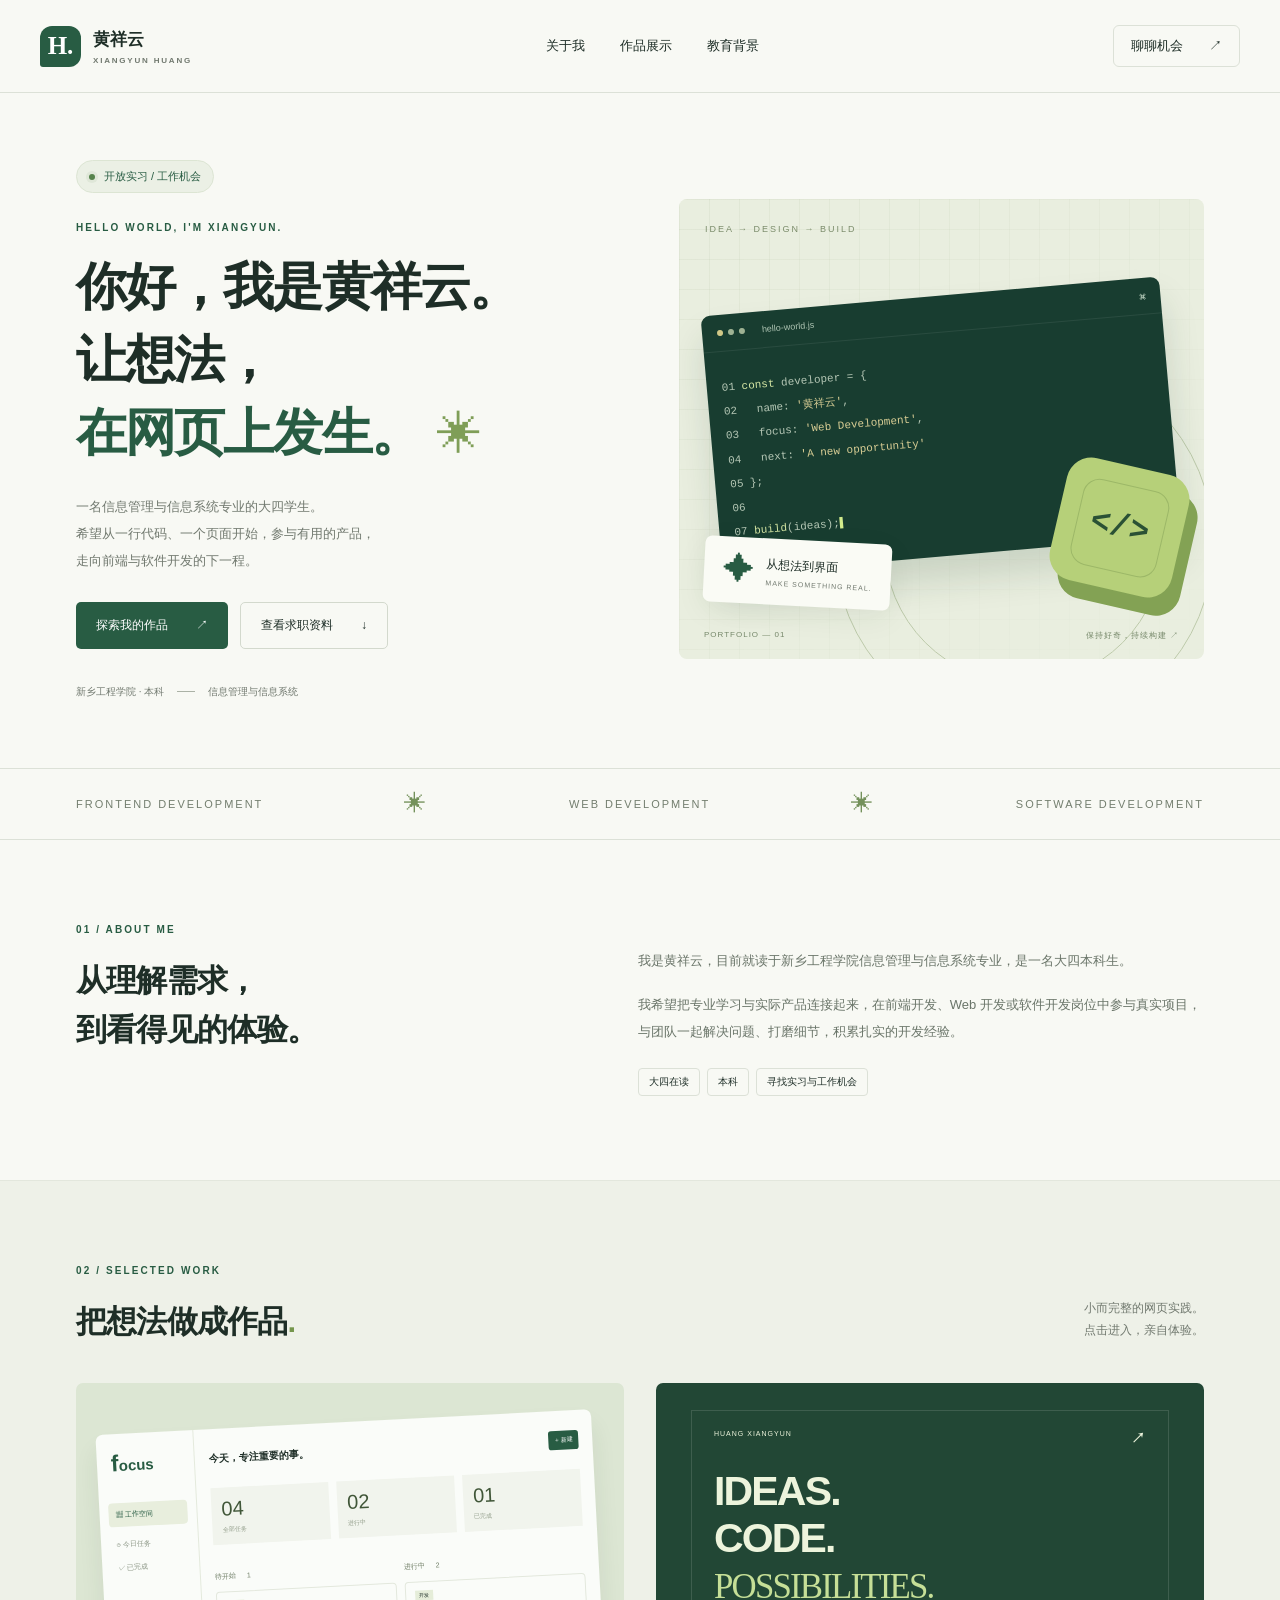
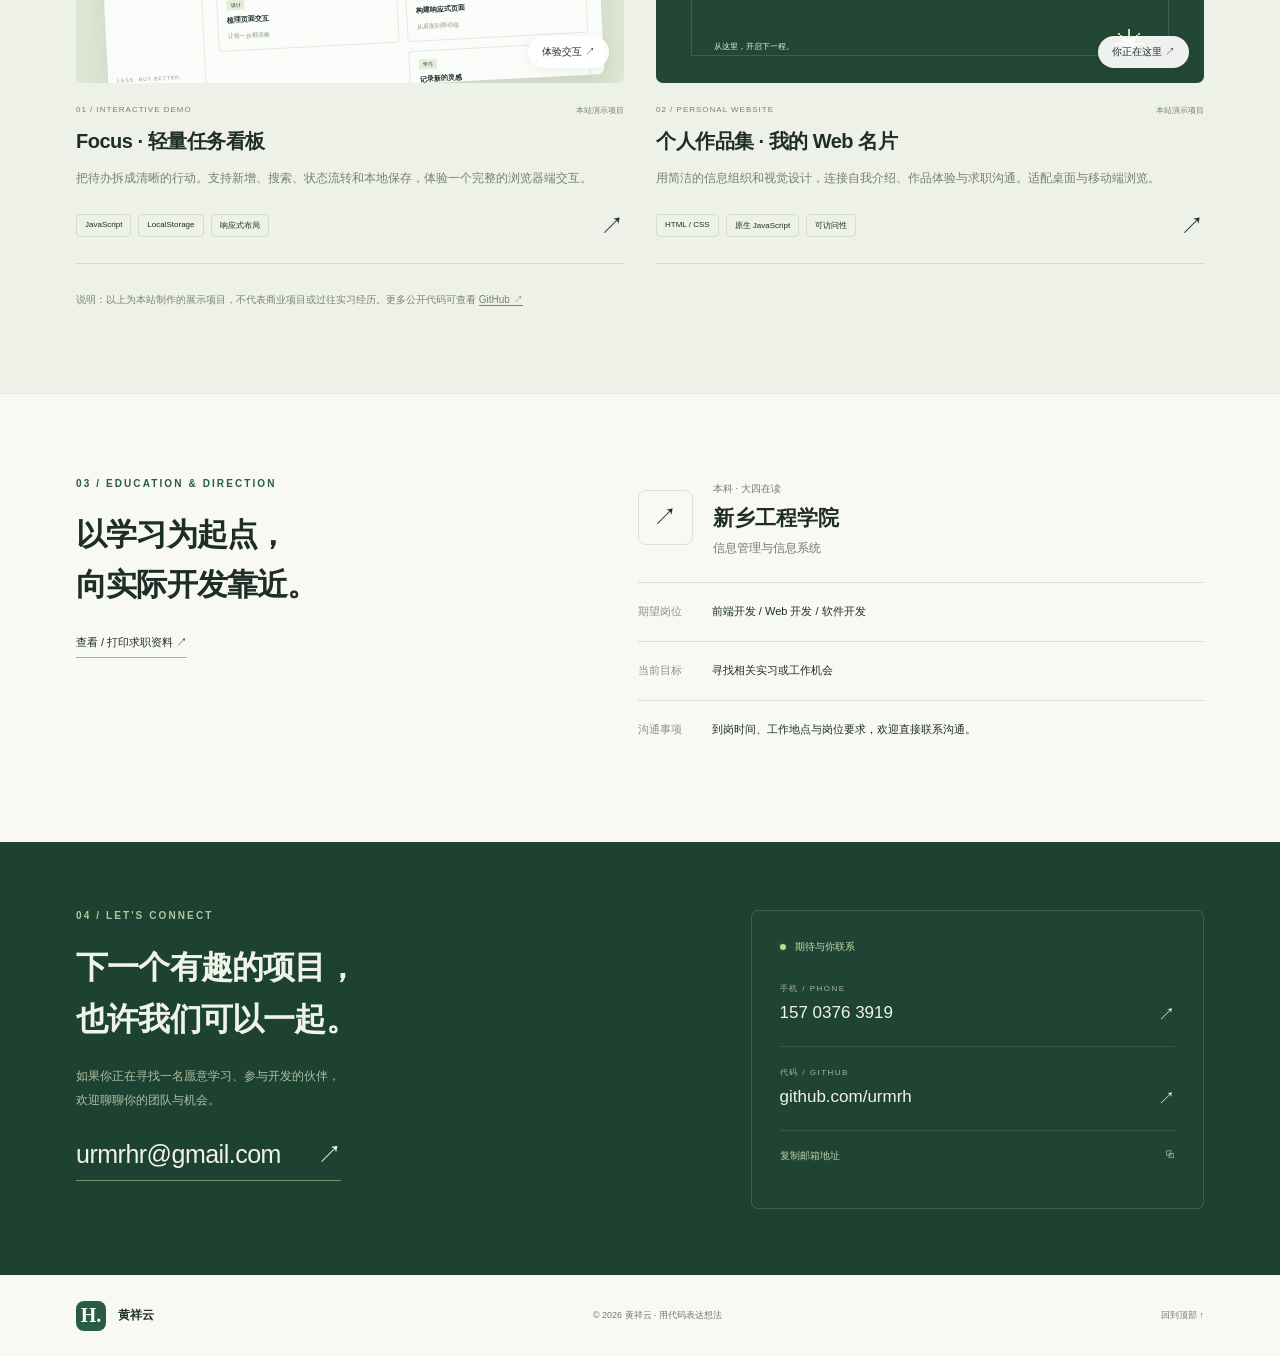
==== index.html @ 5a77b93b "Add files via upload" ====
<!doctype html>
<html lang="zh-CN">
<head>
  <meta charset="utf-8"><meta name="viewport" content="width=device-width,initial-scale=1">
  <meta name="description" content="黄祥云，新乡工程学院信息管理与信息系统专业大四本科生，寻找前端开发、Web 开发与软件开发实习及工作机会。">
  <meta name="theme-color" content="#153f32"><title>黄祥云 · 个人作品集</title>
  <link rel="icon" href="icon.svg" type="image/svg+xml"><link rel="stylesheet" href="styles.css">
</head>
<body>
<a class="skip" href="#main">跳转到主要内容</a>
<header class="header"><a class="brand" href="#home" aria-label="黄祥云 首页"><span class="brand-icon">H.</span><span>黄祥云<span class="brand-en">XIANGYUN HUANG</span></span></a><nav aria-label="主导航"><a href="#about">关于我</a><a href="#work">作品展示</a><a href="#education">教育背景</a></nav><a class="nav-contact" href="#contact">聊聊机会 <span>↗</span></a></header>
<main id="main">
<section class="hero wrap" id="home">
<div class="hero-copy"><div class="availability"><span></span> 开放实习 / 工作机会</div><p class="eyebrow">HELLO WORLD, I'M XIANGYUN.</p><h1>你好，我是黄祥云。<br>让想法，<br><em>在网页上发生。</em><span class="title-dot">✳</span></h1><p class="hero-description">一名信息管理与信息系统专业的大四学生。<br>希望从一行代码、一个页面开始，参与有用的产品，<br class="desktop-break">走向前端与软件开发的下一程。</p><div class="actions"><a class="button primary" href="#work">探索我的作品 <span>↗</span></a><a class="button secondary" href="resume.html" target="_blank" rel="noopener">查看求职资料 <span>↓</span></a></div><div class="hero-foot"><span>新乡工程学院 · 本科</span><span class="small-rule"></span><span>信息管理与信息系统</span></div></div>
<div class="hero-art" role="img" aria-label="由浏览器窗口、代码卡片和绿色几何形状组成的开发主题插画"><div class="art-grid"></div><div class="orbit orbit-one"></div><div class="orbit orbit-two"></div><span class="art-top">IDEA → DESIGN → BUILD</span><div class="window"><div class="window-bar"><i></i><i></i><i></i><span>hello-world.js</span><b>⌘</b></div><div class="code"><span class="line">01 <b>const</b> developer = {</span><span class="line">02 &nbsp; name: <strong>'黄祥云'</strong>,</span><span class="line">03 &nbsp; focus: <strong>'Web Development'</strong>,</span><span class="line">04 &nbsp; next: <strong>'A new opportunity'</strong></span><span class="line">05 };</span><span class="line">06</span><span class="line">07 <b>build</b>(ideas);<span class="caret">▌</span></span></div></div><div class="shape"><div class="shape-inner">&lt;/&gt;</div></div><div class="floating-tag"><span>✦</span><div>从想法到界面<small>MAKE SOMETHING REAL.</small></div></div><div class="art-bottom"><span>PORTFOLIO — 01</span><span>保持好奇，持续构建 ↗</span></div></div>
</section>
<div class="discipline"><div class="wrap"><span>FRONTEND DEVELOPMENT</span><i>✳</i><span>WEB DEVELOPMENT</span><i>✳</i><span>SOFTWARE DEVELOPMENT</span></div></div>
<section id="about" class="section wrap about"><div><p class="eyebrow">01 / ABOUT ME</p><h2>从理解需求，<br>到看得见的体验。</h2></div><div class="about-copy"><p>我是黄祥云，目前就读于新乡工程学院信息管理与信息系统专业，是一名大四本科生。</p><p>我希望把专业学习与实际产品连接起来，在前端开发、Web 开发或软件开发岗位中参与真实项目，与团队一起解决问题、打磨细节，积累扎实的开发经验。</p><div class="about-tags"><span>大四在读</span><span>本科</span><span>寻找实习与工作机会</span></div></div></section>
<section class="work-section" id="work"><div class="wrap section"><div class="section-head"><div><p class="eyebrow">02 / SELECTED WORK</p><h2>把想法做成作品<span class="green-dot">.</span></h2></div><p>小而完整的网页实践。<br>点击进入，亲自体验。</p></div>
<div class="projects"><article class="project"><a class="project-visual task-visual" href="demo.html" aria-label="体验 Focus 任务看板"><div class="mini-app"><div class="mini-side"><b>f<span>ocus</span></b><span class="mini-active">▦ 工作空间</span><span>◷ 今日任务</span><span>✓ 已完成</span><small>LESS, BUT BETTER.</small></div><div class="mini-content"><div class="mini-head"><b>今天，专注重要的事。</b><span>＋ 新建</span></div><div class="mini-stats"><div><b>04</b>全部任务</div><div><b>02</b>进行中</div><div><b>01</b>已完成</div></div><div class="mini-columns"><div><small>待开始 <i>1</i></small><p><em>设计</em><b>梳理页面交互</b><span>让每一步都清晰</span></p></div><div><small>进行中 <i>2</i></small><p><em>开发</em><b>构建响应式页面</b><span>从桌面到移动端</span></p><p><em>学习</em><b>记录新的灵感</b></p></div></div></div></div><span class="visual-link">体验交互 ↗</span></a><div class="project-meta"><span>01 / INTERACTIVE DEMO</span><span>本站演示项目</span></div><h3>Focus · 轻量任务看板</h3><p>把待办拆成清晰的行动。支持新增、搜索、状态流转和本地保存，体验一个完整的浏览器端交互。</p><div class="project-footer"><div class="tags"><span>JavaScript</span><span>LocalStorage</span><span>响应式布局</span></div><a href="demo.html" aria-label="打开 Focus 任务看板">↗</a></div></article>
<article class="project"><a class="project-visual portfolio-visual" href="#home" aria-label="返回本作品集首页"><div class="poster"><span>HUANG XIANGYUN <b>↗</b></span><div>IDEAS.<br>CODE.<br><em>POSSIBILITIES.</em></div><footer>从这里，开启下一程。<span>✳</span></footer></div><span class="visual-link">你正在这里 ↗</span></a><div class="project-meta"><span>02 / PERSONAL WEBSITE</span><span>本站演示项目</span></div><h3>个人作品集 · 我的 Web 名片</h3><p>用简洁的信息组织和视觉设计，连接自我介绍、作品体验与求职沟通。适配桌面与移动端浏览。</p><div class="project-footer"><div class="tags"><span>HTML / CSS</span><span>原生 JavaScript</span><span>可访问性</span></div><a href="#home" aria-label="回到作品集顶部">↗</a></div></article></div><p class="work-note">说明：以上为本站制作的展示项目，不代表商业项目或过往实习经历。更多公开代码可查看 <a href="https://github.com/urmrh" target="_blank" rel="noopener">GitHub ↗</a></p></div></section>
<section class="section wrap education" id="education"><div><p class="eyebrow">03 / EDUCATION & DIRECTION</p><h2>以学习为起点，<br>向实际开发靠近。</h2><a class="text-link" href="resume.html" target="_blank" rel="noopener">查看 / 打印求职资料 ↗</a></div><div class="education-details"><div class="school"><span class="school-icon">↗</span><div><span class="sub-label">本科 · 大四在读</span><h3>新乡工程学院</h3><p>信息管理与信息系统</p></div></div><div class="direction"><span>期望岗位</span><p>前端开发 / Web 开发 / 软件开发</p></div><div class="direction"><span>当前目标</span><p>寻找相关实习或工作机会</p></div><div class="direction"><span>沟通事项</span><p>到岗时间、工作地点与岗位要求，欢迎直接联系沟通。</p></div></div></section>
<section class="contact-section" id="contact"><div class="wrap contact"><div><p class="eyebrow">04 / LET'S CONNECT</p><h2>下一个有趣的项目，<br>也许我们可以一起。</h2><p>如果你正在寻找一名愿意学习、参与开发的伙伴，<br>欢迎聊聊你的团队与机会。</p><a class="contact-mail" href="mailto:urmrhr@gmail.com">urmrhr@gmail.com <span>↗</span></a></div><div class="contact-card"><span class="availability"><span></span> 期待与你联系</span><a href="tel:15703763919"><small>手机 / PHONE</small><strong>157 0376 3919 <span>↗</span></strong></a><a href="https://github.com/urmrh" target="_blank" rel="noopener"><small>代码 / GITHUB</small><strong>github.com/urmrh <span>↗</span></strong></a><button id="copy-email" type="button">复制邮箱地址 <span>⧉</span></button><span id="copy-status" role="status" aria-live="polite"></span></div></div></section>
</main><footer class="footer wrap"><a class="brand" href="#home"><span class="brand-icon">H.</span><span>黄祥云</span></a><p>© <span id="year">2026</span> 黄祥云 · 用代码表达想法</p><a href="#home">回到顶部 ↑</a></footer><script src="script.js" defer></script>
</body></html>
---- styles.css ----
:root{--paper:#f8f9f4;--ink:#1e2e27;--green:#285c43;--muted:#71796f;--line:#dce1d7;--lime:#d3ec8c}*{box-sizing:border-box}html{scroll-behavior:smooth;scroll-padding-top:100px}body{margin:0;background:var(--paper);color:var(--ink);font-family:Inter,"Segoe UI","Microsoft YaHei",Arial,sans-serif;-webkit-font-smoothing:antialiased}a{color:inherit;text-decoration:none}button,input,select{font:inherit}a,button{-webkit-tap-highlight-color:transparent}a:focus-visible,button:focus-visible,input:focus-visible,select:focus-visible{outline:3px solid #659249;outline-offset:5px}button{cursor:pointer}::selection{background:var(--lime);color:var(--ink)}.wrap{max-width:1200px;margin:0 auto;padding-left:36px;padding-right:36px}.header{max-width:1280px;margin:auto;padding:25px 40px;display:flex;align-items:center;justify-content:space-between;border-bottom:1px solid var(--line)}.brand{display:flex;align-items:center;gap:12px;font-size:17px;font-weight:650}.brand-icon{display:grid;place-items:center;width:41px;height:41px;background:var(--green);color:white;border-radius:12px 12px 12px 3px;font:700 25px Georgia,serif}.brand-en{display:block;font-size:8px;letter-spacing:1.8px;margin-top:5px;color:var(--muted)}nav{display:flex;gap:35px;font-size:13px}nav a:hover,.text-link:hover{color:var(--green)}.nav-contact{font-size:13px;border:1px solid var(--line);padding:11px 17px;border-radius:6px}.nav-contact span{margin-left:22px}.hero{display:grid;grid-template-columns:1.08fr 1fr;gap:36px;padding-top:67px;padding-bottom:69px;align-items:center}.availability{display:inline-flex;gap:9px;align-items:center;color:var(--green);background:#ebf0e5;border:1px solid #dce5d3;padding:8px 12px;border-radius:30px;font-size:11px}.availability>span{background:#56834c;width:6px;height:6px;border-radius:50%;box-shadow:0 0 0 3px #56834c15}.eyebrow{font-size:10px;letter-spacing:2.1px;font-weight:650;color:var(--green);margin:0 0 21px}.hero .eyebrow{margin-top:29px;margin-bottom:18px}.hero h1{font-size:clamp(35px,4vw,51px);line-height:1.43;letter-spacing:-1.9px;font-weight:650;margin:0;position:relative}.hero h1 em{font-style:normal;color:var(--green)}.title-dot{display:inline-block;color:#7f9e57;font-size:45px;margin-left:17px;font-weight:400}.hero-description{font-size:13px;line-height:2.1;color:var(--muted);margin:23px 0 27px}.actions{display:flex;gap:12px}.button{padding:14px 20px;display:inline-flex;gap:28px;font-size:12px;border-radius:5px;align-items:center;justify-content:center;transition:transform .2s}.button:hover{transform:translateY(-3px)}.primary{background:var(--green);color:white}.secondary{border:1px solid #d3d9cd}.hero-foot{display:flex;align-items:center;gap:13px;color:var(--muted);font-size:10px;margin-top:36px}.small-rule{width:18px;height:1px;background:#abb2a6}.hero-art{height:460px;border-radius:8px;background:#e9eedf;position:relative;overflow:hidden;isolation:isolate}.art-grid{position:absolute;inset:0;background-image:linear-gradient(#b4c3a32b 1px,transparent 1px),linear-gradient(90deg,#b4c3a32b 1px,transparent 1px);background-size:30px 30px;mask-image:linear-gradient(135deg,black,transparent)}.art-top{position:absolute;top:25px;left:26px;font-size:9px;letter-spacing:2px;color:#7b8c6b}.orbit{position:absolute;border:1px solid #bdcaaa;border-radius:50%;width:380px;height:380px;left:155px;top:155px}.orbit-two{width:280px;height:280px;left:205px;top:205px}.window{position:absolute;top:97px;left:32px;width:calc(100% - 65px);background:#183d30;border-radius:9px;box-shadow:0 23px 35px #15342225;transform:rotate(-5deg);z-index:2}.window-bar{height:37px;border-bottom:1px solid #ffffff13;display:flex;align-items:center;gap:5px;padding:0 15px;color:#aec4b3;font-size:9px}.window-bar i{width:6px;height:6px;background:#9eb293;border-radius:50%}.window-bar i:first-child{background:#d0c887}.window-bar span{margin-left:12px}.window-bar b{margin-left:auto;font-size:14px;font-weight:400}.code{padding:24px 15px 30px;font:11px/2.2 Consolas,monospace;color:#b5c7b5}.line{display:block;white-space:nowrap}.code b{color:#d7e8a5;font-weight:400}.code strong{color:#d9ce95;font-weight:400}.caret{color:var(--lime)}.shape{position:absolute;right:22px;bottom:69px;width:125px;height:125px;background:#b6d079;border-radius:25px;transform:rotate(13deg);box-shadow:12px 16px 0 #83a254;z-index:3;display:grid;place-items:center}.shape-inner{width:88px;height:88px;border:1px solid #617e404d;border-radius:17px;display:grid;place-items:center;font:600 33px Consolas,monospace;color:#2a5135}.floating-tag{position:absolute;left:25px;bottom:53px;display:flex;gap:12px;align-items:center;padding:15px 19px;background:#fafbf5;box-shadow:0 8px 30px #23412410;border-radius:7px;z-index:4;transform:rotate(3deg);font-size:12px}.floating-tag>span{font-size:31px;color:var(--green)}.floating-tag small{display:block;font-size:7px;letter-spacing:1px;color:var(--muted);margin-top:6px}.art-bottom{position:absolute;bottom:18px;left:25px;right:25px;display:flex;justify-content:space-between;font-size:8px;letter-spacing:1px;color:#76886a}.discipline{border-block:1px solid var(--line)}.discipline .wrap{display:flex;justify-content:space-between;align-items:center;padding-top:22px;padding-bottom:22px;font-size:11px;letter-spacing:2px;color:#737e6e}.discipline i{font-size:22px;font-style:normal;color:#74915b}.section{padding-top:84px;padding-bottom:84px}h2{font-size:31px;line-height:1.6;letter-spacing:-.8px;margin:0;font-weight:600}.about{display:grid;grid-template-columns:1fr 1.2fr;gap:90px}.about-copy{padding-top:23px}.about-copy p{font-size:13px;line-height:2.1;color:#6a7569;margin:0 0 17px}.about-tags,.tags{display:flex;flex-wrap:wrap;gap:7px}.about-tags{margin-top:22px}.about-tags span,.tags span{font-size:10px;border:1px solid var(--line);border-radius:4px;padding:6px 10px}.work-section{background:#eef1e8;border-block:1px solid #e3e7dd}.section-head{display:flex;justify-content:space-between;align-items:end;margin-bottom:37px}.section-head>p{font-size:12px;line-height:1.9;color:var(--muted);margin:0 0 4px}.green-dot{color:#75964d}.projects{display:grid;grid-template-columns:1fr 1fr;gap:32px}.project-visual{height:300px;display:block;position:relative;overflow:hidden;border-radius:7px}.task-visual{background:#dce6d3;padding:39px 26px 0}.mini-app{display:flex;height:265px;background:#fafcf9;box-shadow:0 16px 25px #223c2915;border-radius:7px;transform:rotate(-3deg);transition:transform .3s;overflow:hidden}.project-visual:hover .mini-app{transform:rotate(0deg) translateY(-5px)}.mini-side{width:98px;flex-shrink:0;border-right:1px solid #e4eadd;padding:16px 9px;display:flex;flex-direction:column;gap:13px;font-size:7px;color:#8a9584}.mini-side>b{font-size:23px;color:var(--green);margin:0 5px 13px}.mini-side>b>span{font-size:15px}.mini-side>span{padding-left:7px}.mini-active{background:#e8eedd;color:var(--green);padding:7px;border-radius:4px}.mini-side>small{margin-top:auto;font-size:5px;letter-spacing:1px}.mini-content{padding:20px 14px;flex:1;min-width:0}.mini-head{display:flex;justify-content:space-between;align-items:center;font-size:10px;gap:5px}.mini-head>span{background:var(--green);color:white;padding:5px;border-radius:3px;font-size:6px;white-space:nowrap}.mini-stats{display:flex;gap:8px;margin:20px 0}.mini-stats div{background:#f1f4ed;padding:10px;flex:1;color:#939e8b;font-size:6px}.mini-stats b{display:block;font-size:20px;font-weight:500;color:#405638;margin-bottom:5px}.mini-columns{display:grid;grid-template-columns:1fr 1fr;gap:8px}.mini-columns small{font-size:7px;color:#6e7d65}.mini-columns i{font-style:normal;margin-left:9px}.mini-columns p{padding:9px;border:1px solid #e3e8dd;border-radius:4px;margin:9px 0;font-size:7px}.mini-columns em{font-size:5px;font-style:normal;background:#e5edd9;padding:2px 4px}.mini-columns b,.mini-columns p span{display:block;margin-top:7px}.mini-columns p span{color:#909b87;font-size:6px}.visual-link{position:absolute;bottom:15px;right:15px;background:#ffffffeb;border-radius:30px;padding:9px 14px;font-size:10px;box-shadow:0 2px 8px #16342310}.portfolio-visual{background:#224735;padding:27px 35px}.poster{height:100%;border:1px solid #ffffff20;padding:19px 22px;color:#edf4dc}.poster>span{font-size:7px;letter-spacing:1px;display:flex;justify-content:space-between}.poster>span b{font-size:14px}.poster>div{font-size:clamp(26px,3.2vw,43px);line-height:1.14;font-weight:600;letter-spacing:-1.8px;margin:20px 0}.poster em{font-style:normal;color:#c6df97;font-weight:400;font-family:Georgia,serif;font-size:.85em}.poster footer{font-size:8px;display:flex;justify-content:space-between;align-items:center}.poster footer span{font-size:32px;color:#c6df97}.project-meta{display:flex;justify-content:space-between;font-size:8px;color:#768470;letter-spacing:1px;margin:22px 0 12px}.project-meta span+span{letter-spacing:0}.project h3{font-size:20px;letter-spacing:-.5px;margin:0 0 12px;font-weight:600}.project>p{font-size:12px;line-height:1.9;color:#75806e;margin-bottom:20px}.project-footer{display:flex;align-items:center;justify-content:space-between;border-bottom:1px solid #d4ddcb;padding-bottom:21px;gap:8px}.tags span{font-size:8px;padding:5px 8px;border-color:#d3ddca}.project-footer>a{font-size:24px}.work-note{font-size:10px;color:#798371;margin:27px 0 0;line-height:1.8}.work-note a{border-bottom:1px solid}.education{display:grid;grid-template-columns:1fr 1.2fr;gap:90px}.text-link{font-size:11px;display:inline-block;margin-top:26px;border-bottom:1px solid #a7b59b;padding-bottom:7px}.school{display:flex;align-items:center;gap:20px;padding-bottom:25px}.school-icon{font-size:24px;width:55px;height:55px;display:grid;place-items:center;border:1px solid var(--line);border-radius:8px}.sub-label{font-size:10px;color:var(--muted)}.school h3{font-size:21px;font-weight:600;margin:8px 0}.school p{font-size:12px;color:var(--muted);margin:0}.direction{display:flex;gap:30px;border-top:1px solid var(--line);padding:19px 0;font-size:11px;line-height:1.8}.direction>span{color:#8b9384;flex-shrink:0}.direction>p{margin:0}.contact-section{background:#1e4232;color:#f0f4e8}.contact{display:grid;grid-template-columns:1.3fr 1fr;gap:85px;padding-top:68px;padding-bottom:66px}.contact .eyebrow{color:#b1c79e}.contact h2{font-size:32px}.contact p:not(.eyebrow){font-size:12px;line-height:2;color:#aebfa4;margin:19px 0}.contact-mail{font-size:25px;letter-spacing:-.5px;display:inline-flex;align-items:center;gap:36px;border-bottom:1px solid #789067;padding-bottom:9px;margin-top:7px}.contact-card{border:1px solid #ffffff24;padding:25px 28px;border-radius:7px;background:#ffffff03}.contact-card .availability{background:none;border:0;padding:0;color:#c6dbac;font-size:10px;margin-bottom:9px}.contact-card .availability>span{background:#bcda8e}.contact-card>a{display:block;padding:20px 0;border-bottom:1px solid #ffffff1a}.contact-card small{display:block;font-size:8px;letter-spacing:1.5px;color:#a5b79b;margin-bottom:9px}.contact-card strong{font-weight:400;font-size:17px;display:flex;justify-content:space-between;gap:20px}.contact-card button{background:none;border:0;color:#baceac;padding:18px 0 0;display:flex;justify-content:space-between;width:100%;font-size:10px}.contact-card #copy-status{display:block;font-size:10px;margin-top:8px;color:#d7edbd;min-height:12px}.footer{display:flex;justify-content:space-between;align-items:center;padding-top:25px;padding-bottom:25px}.footer .brand{font-size:12px}.footer .brand-icon{width:30px;height:30px;font-size:20px;border-radius:8px}.footer p,.footer>a:last-child{font-size:9px;color:var(--muted)}.skip{position:absolute;top:-100px;left:20px;background:var(--ink);color:white;padding:15px;z-index:99}.skip:focus{top:10px}
@media(min-width:1500px){.hero{padding-top:90px;padding-bottom:90px}.hero-art{height:485px}}
@media(max-width:900px){.wrap{padding-left:25px;padding-right:25px}.header{padding:20px 25px}.hero{gap:25px;padding-top:45px}.hero h1{font-size:35px}.title-dot{font-size:30px;margin-left:8px}.hero-art{height:405px}.window{left:18px;width:calc(100% - 36px);top:85px}.code{font-size:9px;padding-left:10px}.shape{width:100px;height:100px;right:18px;bottom:65px}.shape-inner{width:75px;height:75px;font-size:26px}.floating-tag{left:17px;bottom:48px;padding:12px;font-size:10px}.floating-tag small{font-size:6px}.hero-foot{font-size:9px;flex-wrap:wrap}.discipline .wrap{font-size:8px;letter-spacing:1px}.about,.education{gap:40px}.contact{gap:40px}.contact h2{font-size:27px}.contact-mail{font-size:21px;gap:20px}.project-visual{height:250px}.task-visual{padding:30px 15px 0}.mini-side{width:72px}.mini-content{padding:15px 9px}.mini-head{font-size:8px}.mini-stats div{padding:7px}.portfolio-visual{padding:23px}.poster{padding:14px}.poster>div{font-size:32px;margin:20px 0}.project h3{font-size:18px}.project-footer .tags{gap:4px}.tags span{font-size:7px;padding:4px 5px}}
@media(max-width:640px){html{scroll-padding-top:20px}.wrap{padding-left:22px;padding-right:22px}.header{padding:18px 22px}.brand{font-size:14px}.brand-icon{width:35px;height:35px;font-size:23px}.brand-en{font-size:6px}.header nav{display:none}.nav-contact{font-size:11px;padding:10px 12px}.nav-contact span{margin-left:12px}.hero{grid-template-columns:1fr;padding-top:35px;padding-bottom:35px;gap:33px}.hero h1{font-size:43px;line-height:1.35}.hero .eyebrow{font-size:9px;margin-top:25px}.hero-description{font-size:12px}.hero-foot{font-size:9px;margin-top:25px}.hero-art{height:345px}.window{top:65px;left:27px;width:calc(100% - 54px)}.code{font-size:10px;padding:15px}.shape{bottom:47px;right:25px;width:95px;height:95px}.floating-tag{bottom:40px;left:23px}.art-bottom{font-size:6px;bottom:13px}.art-top{top:20px;font-size:7px}.discipline .wrap{padding-top:16px;padding-bottom:16px;font-size:6px;letter-spacing:.2px;gap:8px}.discipline i{font-size:15px}.section{padding-top:52px;padding-bottom:52px}h2{font-size:27px}.eyebrow{font-size:8px;margin-bottom:17px}.about,.education{grid-template-columns:1fr;gap:20px}.about-copy{padding-top:0}.about-copy p{font-size:12px}.section-head{align-items:start;gap:15px;margin-bottom:26px}.section-head>p{display:none}.projects{grid-template-columns:1fr;gap:36px}.project-visual{height:265px}.task-visual{padding:33px 26px 0}.mini-side{width:90px}.mini-content{padding:18px 13px}.mini-head{font-size:9px}.portfolio-visual{padding:25px 35px}.poster>div{font-size:36px;margin:17px 0}.project h3{font-size:20px}.tags span{font-size:8px;padding:5px 8px}.education-details{padding-top:15px}.contact{grid-template-columns:1fr;gap:30px;padding-top:50px;padding-bottom:40px}.contact h2{font-size:27px}.contact-mail{font-size:23px}.contact-card{padding:22px 25px}.footer{flex-wrap:wrap;gap:15px}.footer p{order:3;width:100%;margin:0;font-size:9px}.footer>a:last-child{margin-left:auto}.work-note{font-size:9px}}
@media(prefers-reduced-motion:reduce){html{scroll-behavior:auto}*,*::before,*::after{transition:none!important;animation:none!important}}

.hero-copy,.hero-art,.project,.about-copy,.education-details,.contact>div{min-width:0}@media(max-width:360px){.actions{gap:8px}.button{padding:12px 14px;gap:12px}.hero h1{font-size:36px}.contact-mail{font-size:20px}.contact-card{padding:20px}.contact-card strong{font-size:15px}.mini-side{width:65px}.mini-content{padding:15px 8px}.mini-stats{gap:4px}.mini-stats div{padding:6px}.mini-head{font-size:7px}.poster>div{font-size:29px}}

@media(max-width:640px){.hero h1{font-size:clamp(30px,9vw,40px)}}
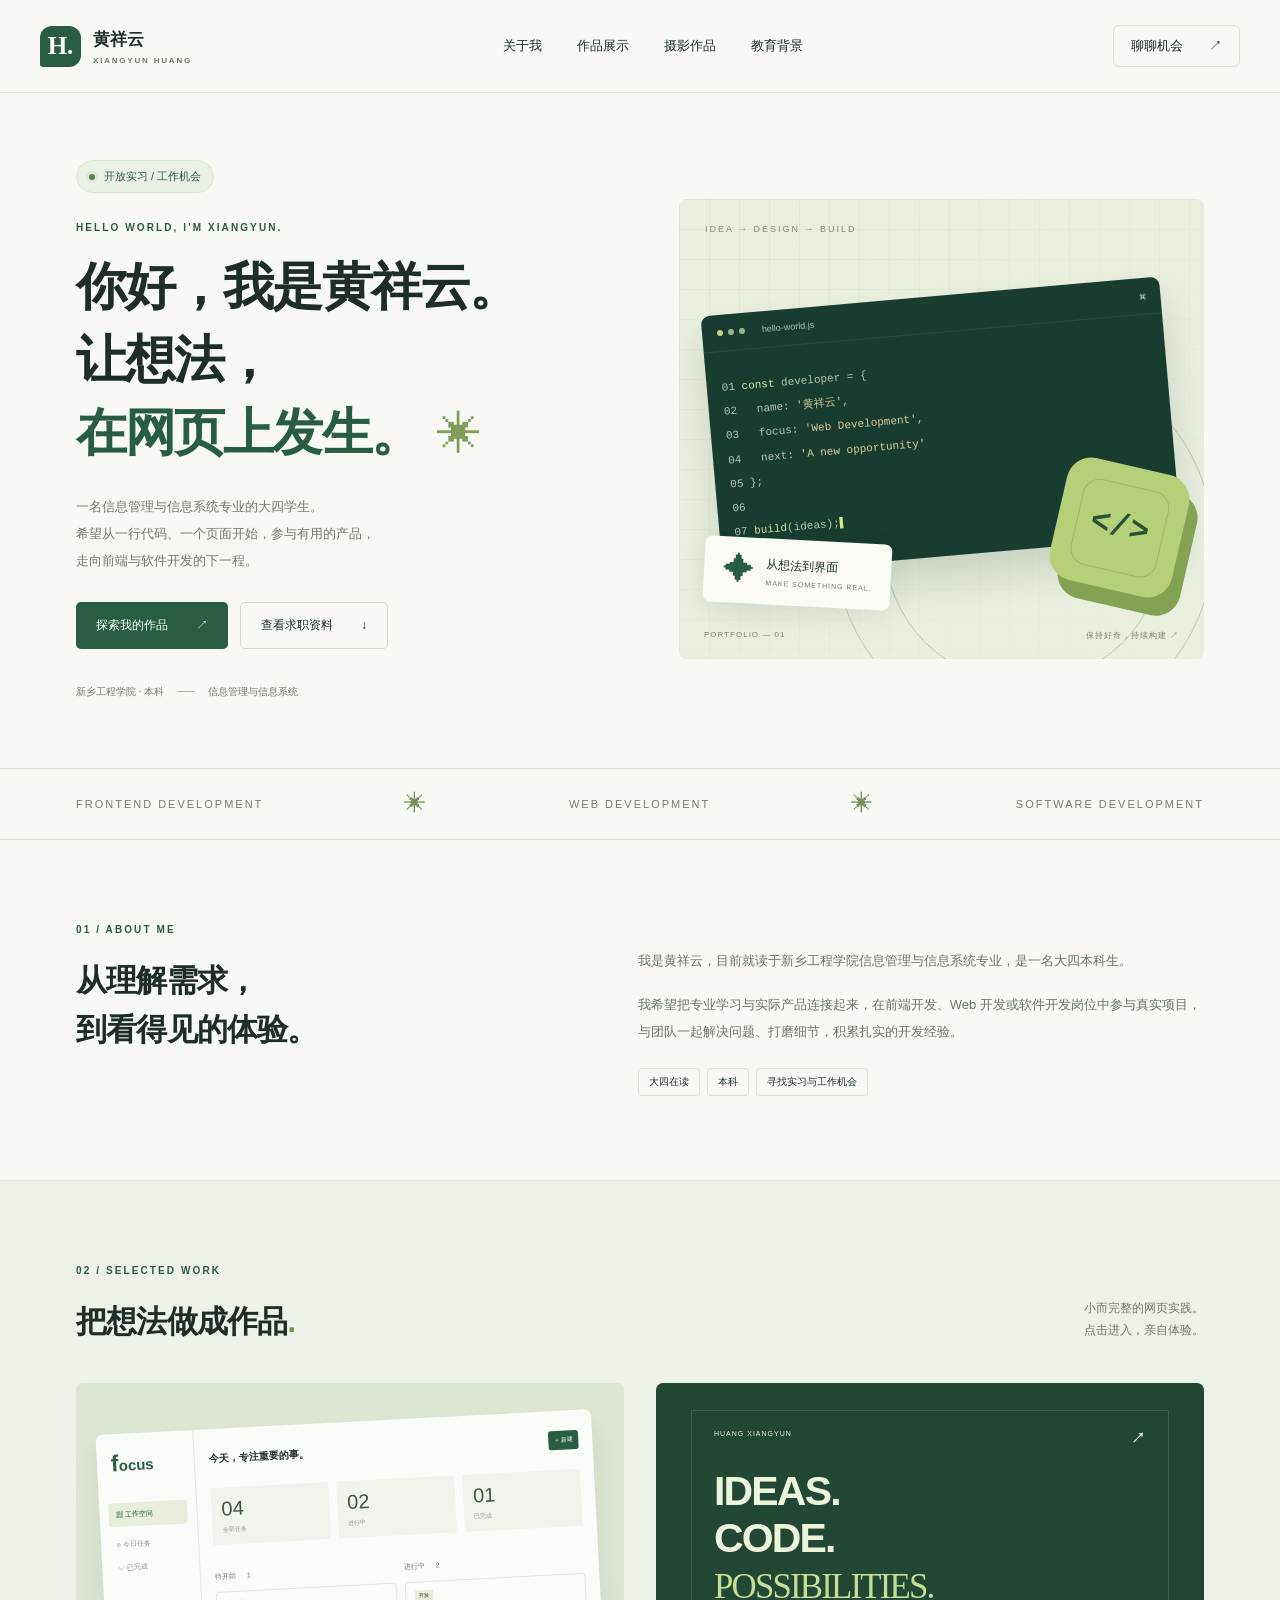
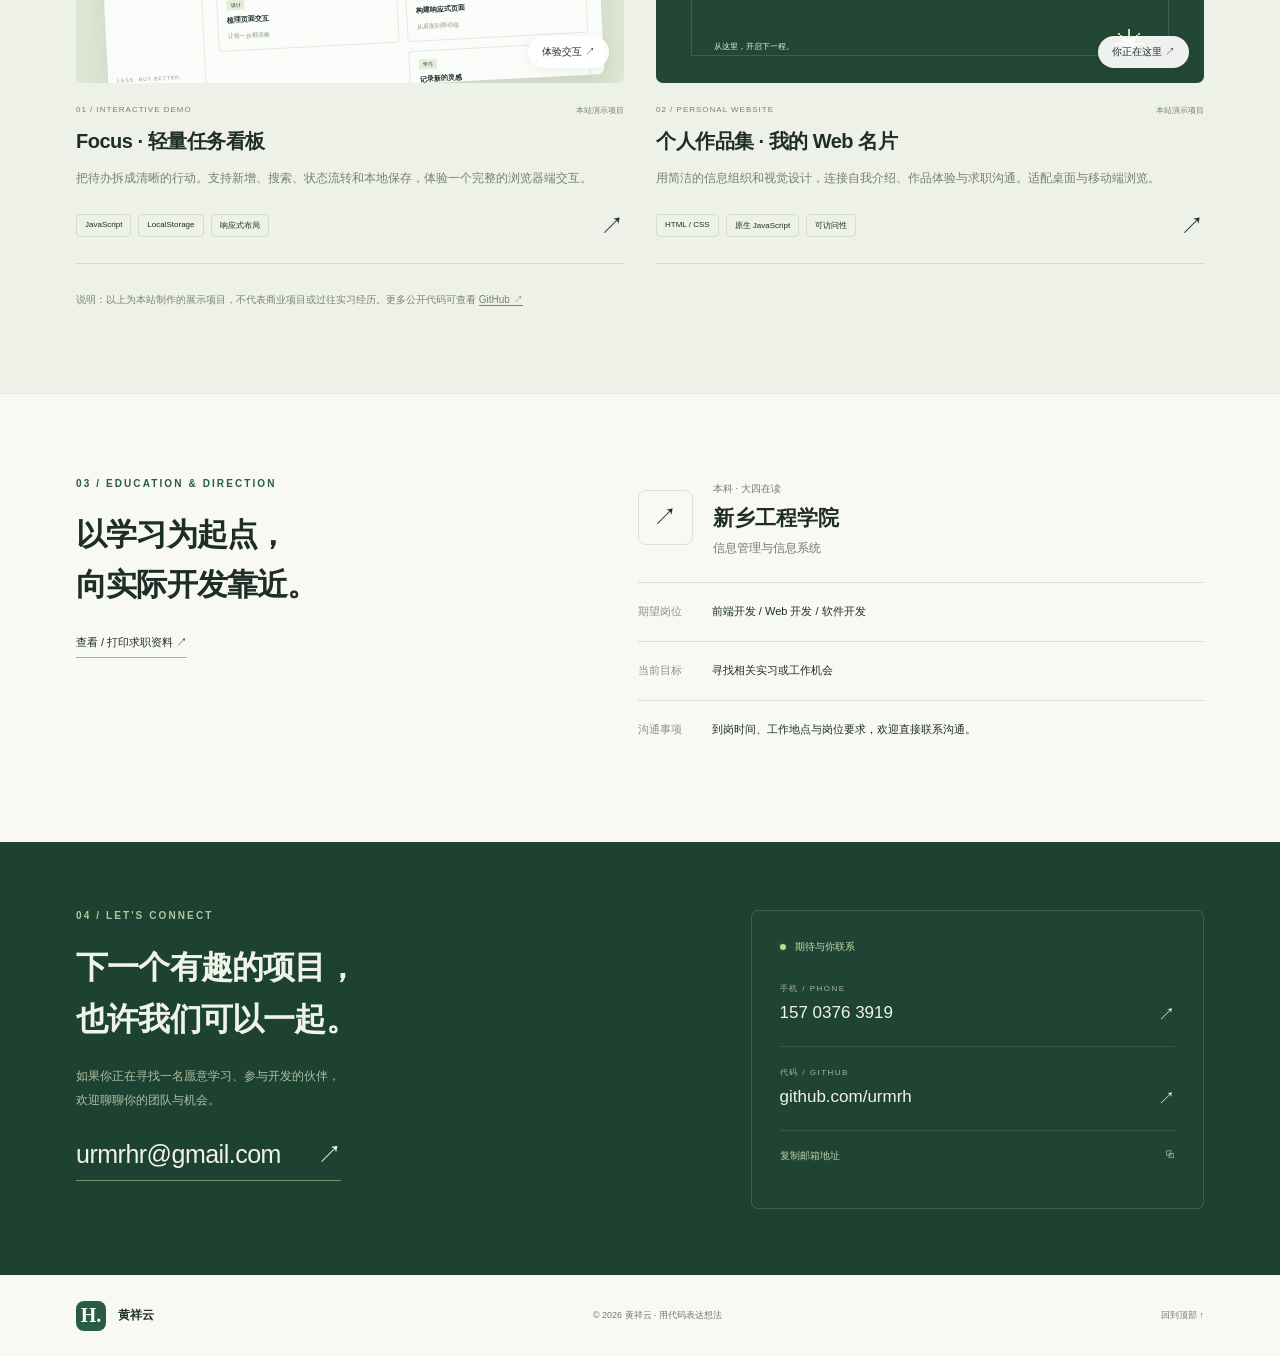
==== commit 02bd1c2f: "Add photography portfolio page" ====
--- a/index.html
+++ b/index.html
@@ -8,7 +8,7 @@
 </head>
 <body>
 <a class="skip" href="#main">跳转到主要内容</a>
-<header class="header"><a class="brand" href="#home" aria-label="黄祥云 首页"><span class="brand-icon">H.</span><span>黄祥云<span class="brand-en">XIANGYUN HUANG</span></span></a><nav aria-label="主导航"><a href="#about">关于我</a><a href="#work">作品展示</a><a href="#education">教育背景</a></nav><a class="nav-contact" href="#contact">聊聊机会 <span>↗</span></a></header>
+<header class="header"><a class="brand" href="#home" aria-label="黄祥云 首页"><span class="brand-icon">H.</span><span>黄祥云<span class="brand-en">XIANGYUN HUANG</span></span></a><nav aria-label="主导航"><a href="#about">关于我</a><a href="#work">作品展示</a><a href="photo/">摄影作品</a><a href="#education">教育背景</a></nav><a class="nav-contact" href="#contact">聊聊机会 <span>↗</span></a></header>
 <main id="main">
 <section class="hero wrap" id="home">
 <div class="hero-copy"><div class="availability"><span></span> 开放实习 / 工作机会</div><p class="eyebrow">HELLO WORLD, I'M XIANGYUN.</p><h1>你好，我是黄祥云。<br>让想法，<br><em>在网页上发生。</em><span class="title-dot">✳</span></h1><p class="hero-description">一名信息管理与信息系统专业的大四学生。<br>希望从一行代码、一个页面开始，参与有用的产品，<br class="desktop-break">走向前端与软件开发的下一程。</p><div class="actions"><a class="button primary" href="#work">探索我的作品 <span>↗</span></a><a class="button secondary" href="resume.html" target="_blank" rel="noopener">查看求职资料 <span>↓</span></a></div><div class="hero-foot"><span>新乡工程学院 · 本科</span><span class="small-rule"></span><span>信息管理与信息系统</span></div></div>
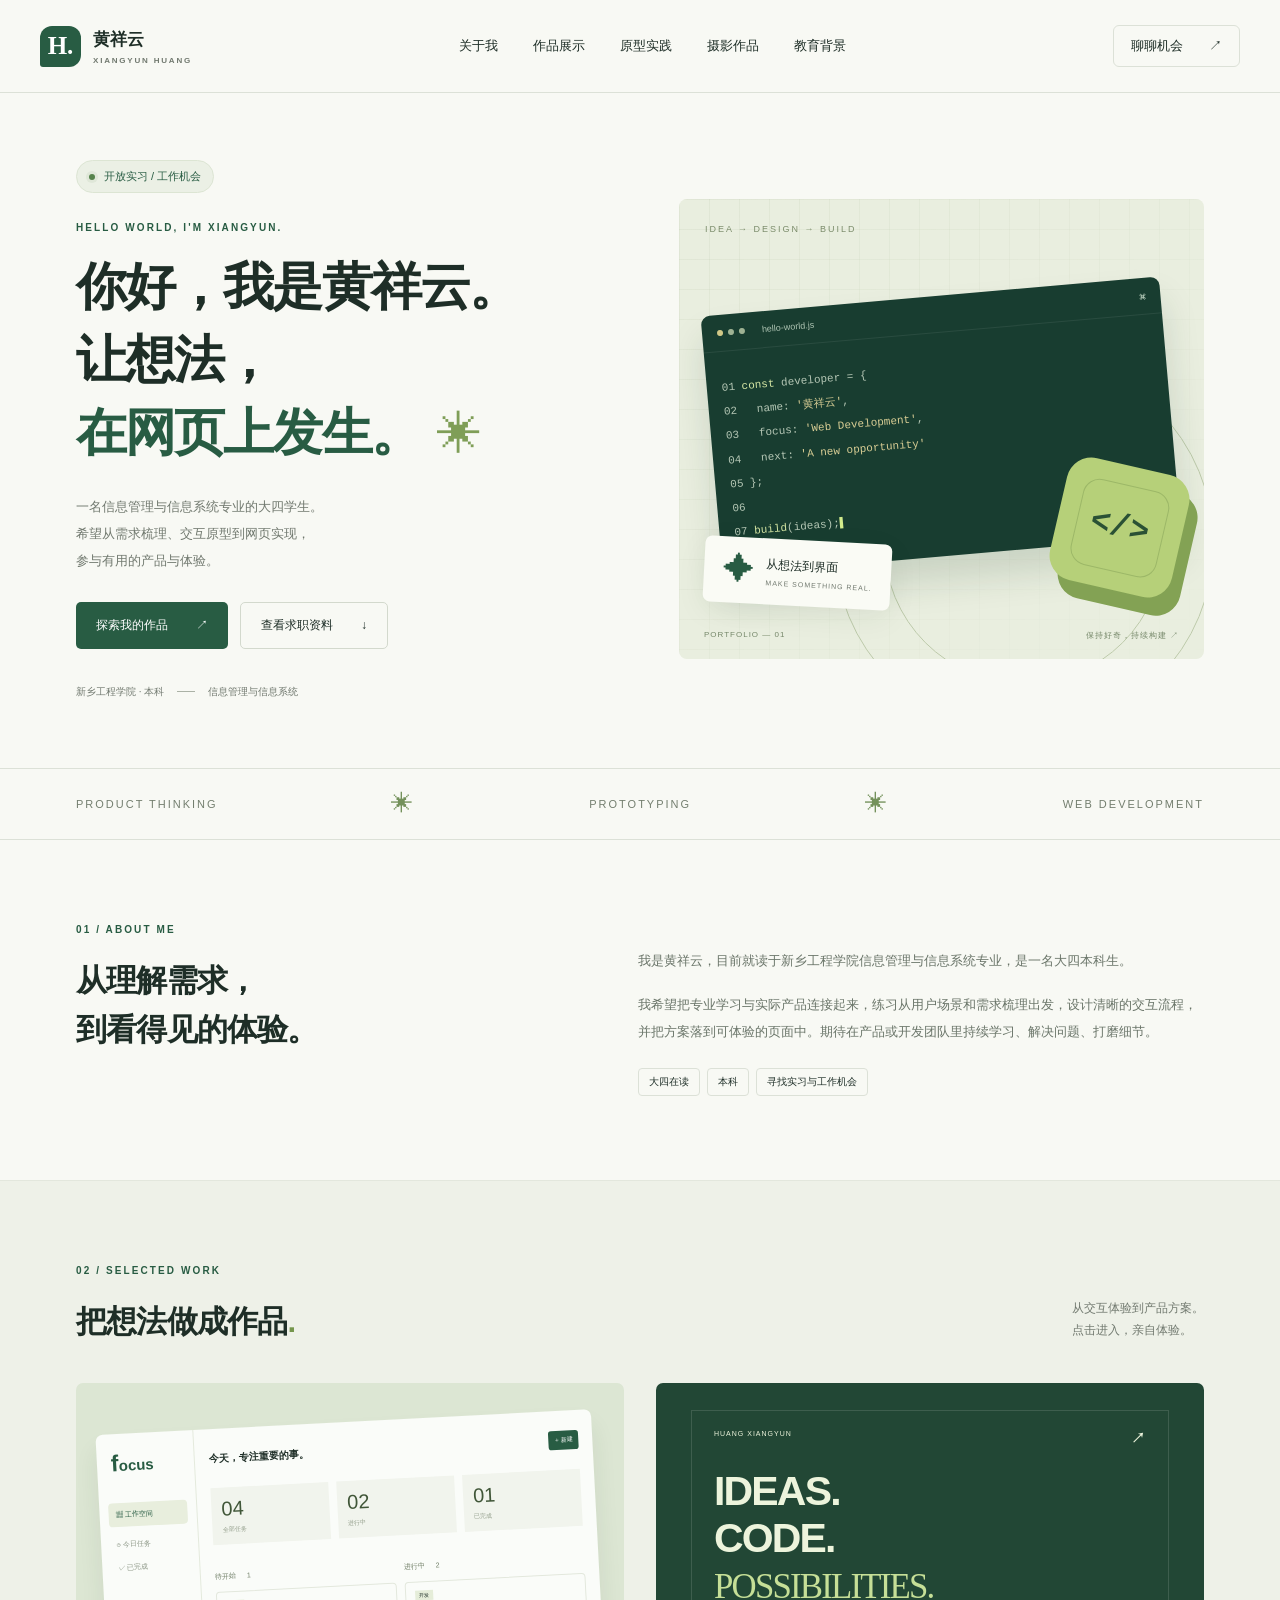
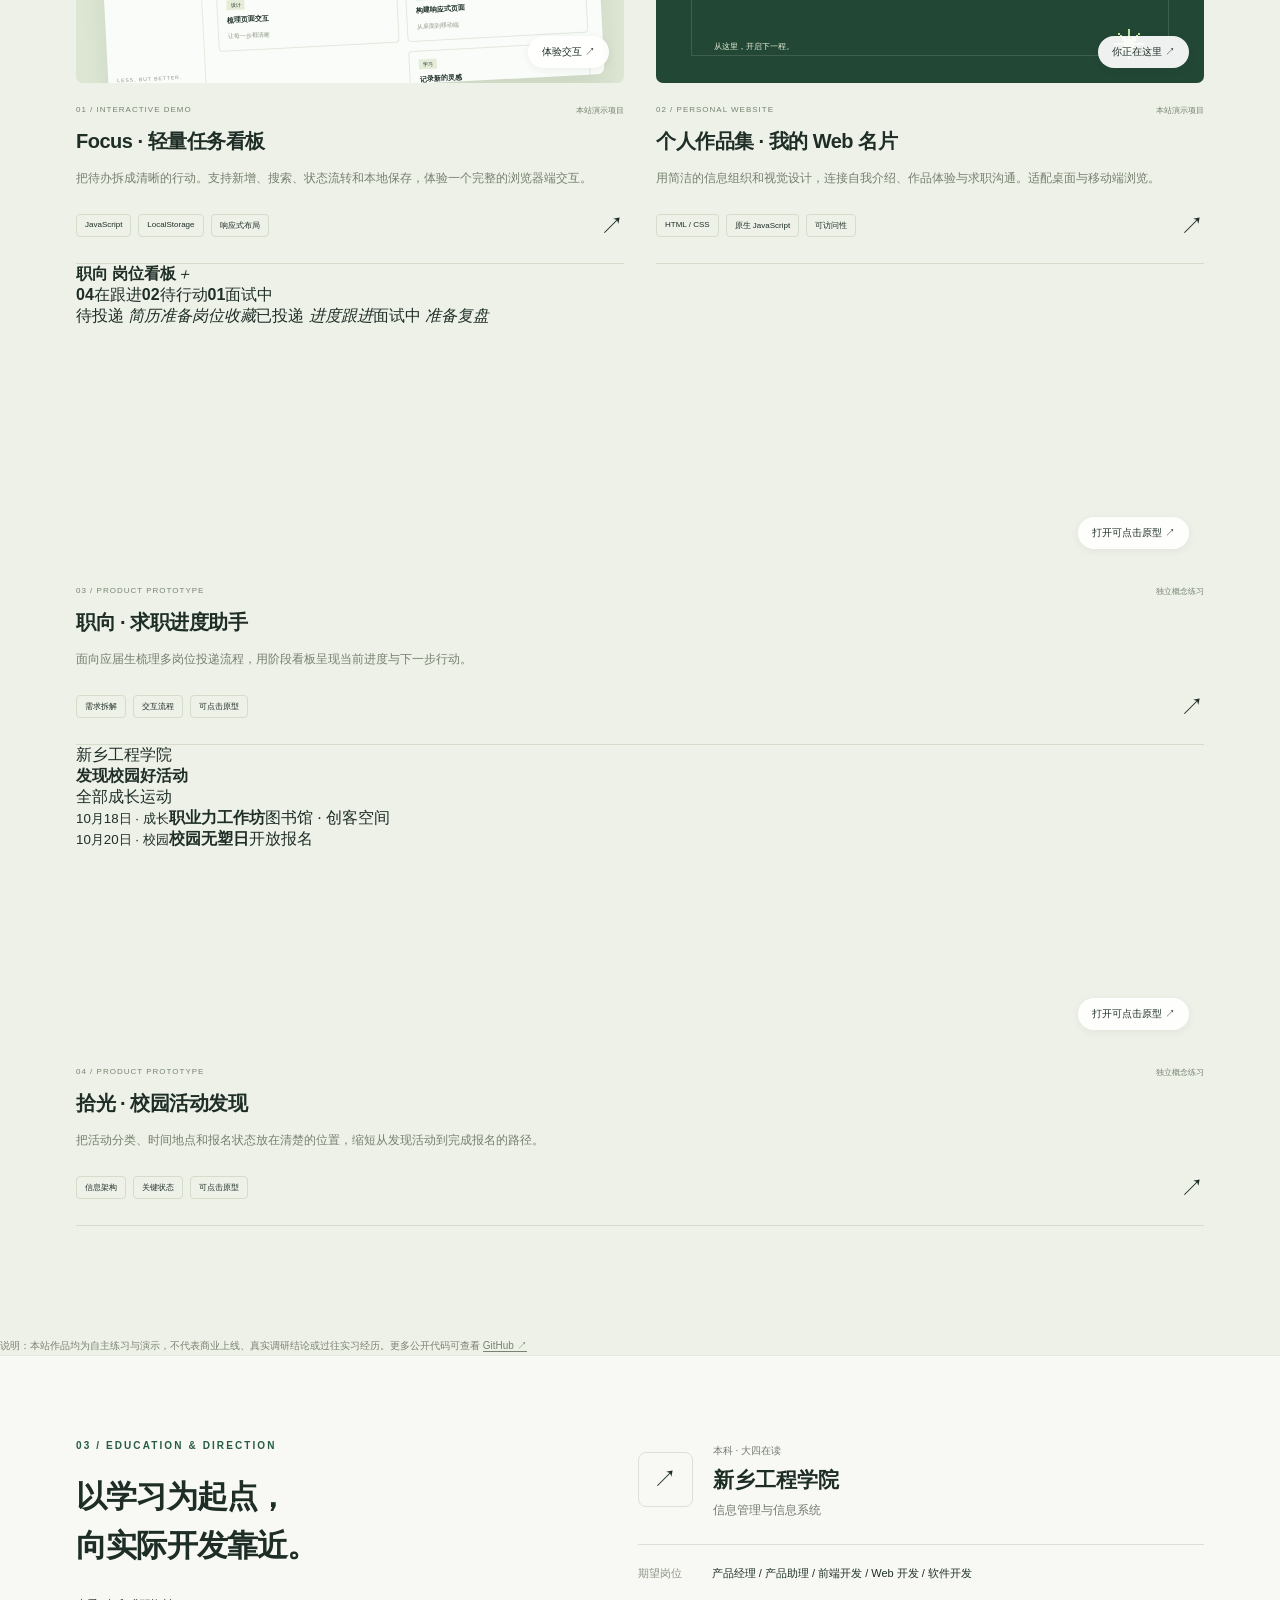
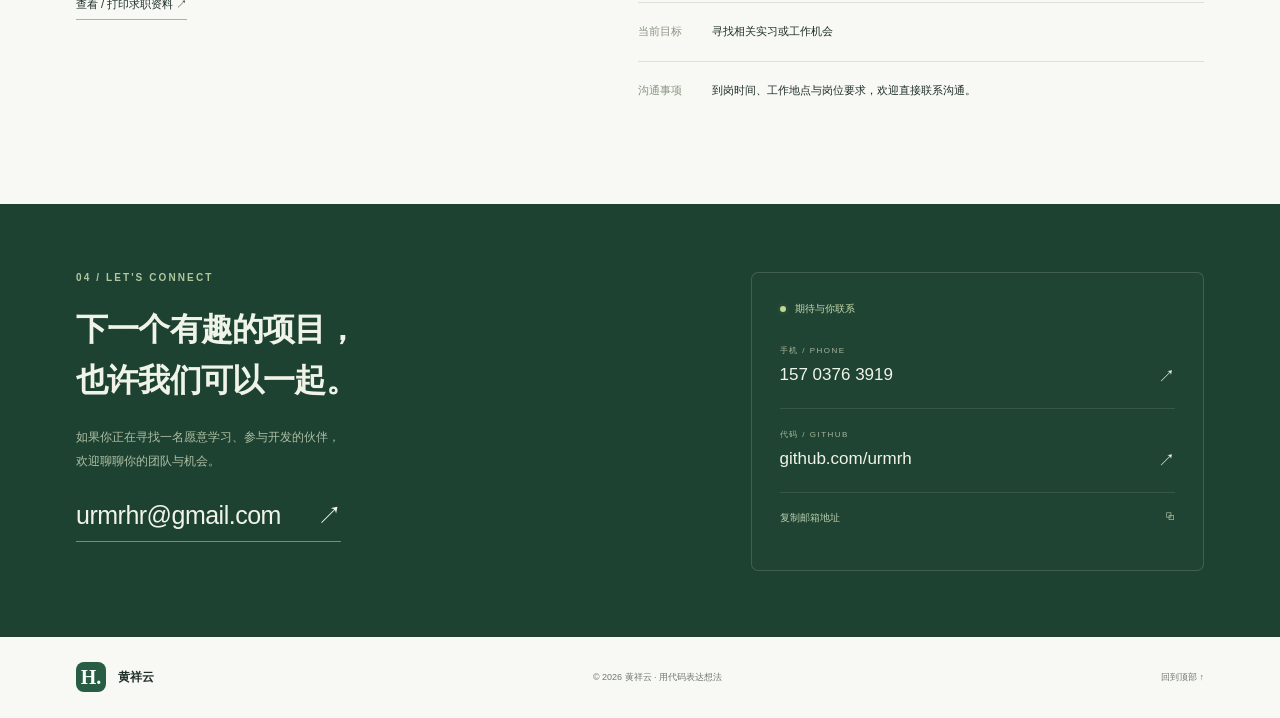
==== commit 822552ca: "Add product prototype works to portfolio" ====
--- a/index.html
+++ b/index.html
@@ -2,24 +2,25 @@
 <html lang="zh-CN">
 <head>
   <meta charset="utf-8"><meta name="viewport" content="width=device-width,initial-scale=1">
-  <meta name="description" content="黄祥云，新乡工程学院信息管理与信息系统专业大四本科生，寻找前端开发、Web 开发与软件开发实习及工作机会。">
+  <meta name="description" content="黄祥云，新乡工程学院信息管理与信息系统专业大四本科生，关注产品设计、交互原型与 Web 开发实践。">
   <meta name="theme-color" content="#153f32"><title>黄祥云 · 个人作品集</title>
   <link rel="icon" href="icon.svg" type="image/svg+xml"><link rel="stylesheet" href="styles.css">
 </head>
 <body>
 <a class="skip" href="#main">跳转到主要内容</a>
-<header class="header"><a class="brand" href="#home" aria-label="黄祥云 首页"><span class="brand-icon">H.</span><span>黄祥云<span class="brand-en">XIANGYUN HUANG</span></span></a><nav aria-label="主导航"><a href="#about">关于我</a><a href="#work">作品展示</a><a href="photo/">摄影作品</a><a href="#education">教育背景</a></nav><a class="nav-contact" href="#contact">聊聊机会 <span>↗</span></a></header>
+<header class="header"><a class="brand" href="#home" aria-label="黄祥云 首页"><span class="brand-icon">H.</span><span>黄祥云<span class="brand-en">XIANGYUN HUANG</span></span></a><nav aria-label="主导航"><a href="#about">关于我</a><a href="#work">作品展示</a><a href="prototype.html">原型实践</a><a href="photo/">摄影作品</a><a href="#education">教育背景</a></nav><a class="nav-contact" href="#contact">聊聊机会 <span>↗</span></a></header>
 <main id="main">
 <section class="hero wrap" id="home">
-<div class="hero-copy"><div class="availability"><span></span> 开放实习 / 工作机会</div><p class="eyebrow">HELLO WORLD, I'M XIANGYUN.</p><h1>你好，我是黄祥云。<br>让想法，<br><em>在网页上发生。</em><span class="title-dot">✳</span></h1><p class="hero-description">一名信息管理与信息系统专业的大四学生。<br>希望从一行代码、一个页面开始，参与有用的产品，<br class="desktop-break">走向前端与软件开发的下一程。</p><div class="actions"><a class="button primary" href="#work">探索我的作品 <span>↗</span></a><a class="button secondary" href="resume.html" target="_blank" rel="noopener">查看求职资料 <span>↓</span></a></div><div class="hero-foot"><span>新乡工程学院 · 本科</span><span class="small-rule"></span><span>信息管理与信息系统</span></div></div>
+<div class="hero-copy"><div class="availability"><span></span> 开放实习 / 工作机会</div><p class="eyebrow">HELLO WORLD, I'M XIANGYUN.</p><h1>你好，我是黄祥云。<br>让想法，<br><em>在网页上发生。</em><span class="title-dot">✳</span></h1><p class="hero-description">一名信息管理与信息系统专业的大四学生。<br>希望从需求梳理、交互原型到网页实现，<br class="desktop-break">参与有用的产品与体验。</p><div class="actions"><a class="button primary" href="#work">探索我的作品 <span>↗</span></a><a class="button secondary" href="resume.html" target="_blank" rel="noopener">查看求职资料 <span>↓</span></a></div><div class="hero-foot"><span>新乡工程学院 · 本科</span><span class="small-rule"></span><span>信息管理与信息系统</span></div></div>
 <div class="hero-art" role="img" aria-label="由浏览器窗口、代码卡片和绿色几何形状组成的开发主题插画"><div class="art-grid"></div><div class="orbit orbit-one"></div><div class="orbit orbit-two"></div><span class="art-top">IDEA → DESIGN → BUILD</span><div class="window"><div class="window-bar"><i></i><i></i><i></i><span>hello-world.js</span><b>⌘</b></div><div class="code"><span class="line">01 <b>const</b> developer = {</span><span class="line">02 &nbsp; name: <strong>'黄祥云'</strong>,</span><span class="line">03 &nbsp; focus: <strong>'Web Development'</strong>,</span><span class="line">04 &nbsp; next: <strong>'A new opportunity'</strong></span><span class="line">05 };</span><span class="line">06</span><span class="line">07 <b>build</b>(ideas);<span class="caret">▌</span></span></div></div><div class="shape"><div class="shape-inner">&lt;/&gt;</div></div><div class="floating-tag"><span>✦</span><div>从想法到界面<small>MAKE SOMETHING REAL.</small></div></div><div class="art-bottom"><span>PORTFOLIO — 01</span><span>保持好奇，持续构建 ↗</span></div></div>
 </section>
-<div class="discipline"><div class="wrap"><span>FRONTEND DEVELOPMENT</span><i>✳</i><span>WEB DEVELOPMENT</span><i>✳</i><span>SOFTWARE DEVELOPMENT</span></div></div>
-<section id="about" class="section wrap about"><div><p class="eyebrow">01 / ABOUT ME</p><h2>从理解需求，<br>到看得见的体验。</h2></div><div class="about-copy"><p>我是黄祥云，目前就读于新乡工程学院信息管理与信息系统专业，是一名大四本科生。</p><p>我希望把专业学习与实际产品连接起来，在前端开发、Web 开发或软件开发岗位中参与真实项目，与团队一起解决问题、打磨细节，积累扎实的开发经验。</p><div class="about-tags"><span>大四在读</span><span>本科</span><span>寻找实习与工作机会</span></div></div></section>
-<section class="work-section" id="work"><div class="wrap section"><div class="section-head"><div><p class="eyebrow">02 / SELECTED WORK</p><h2>把想法做成作品<span class="green-dot">.</span></h2></div><p>小而完整的网页实践。<br>点击进入，亲自体验。</p></div>
+<div class="discipline"><div class="wrap"><span>PRODUCT THINKING</span><i>✳</i><span>PROTOTYPING</span><i>✳</i><span>WEB DEVELOPMENT</span></div></div>
+<section id="about" class="section wrap about"><div><p class="eyebrow">01 / ABOUT ME</p><h2>从理解需求，<br>到看得见的体验。</h2></div><div class="about-copy"><p>我是黄祥云，目前就读于新乡工程学院信息管理与信息系统专业，是一名大四本科生。</p><p>我希望把专业学习与实际产品连接起来，练习从用户场景和需求梳理出发，设计清晰的交互流程，并把方案落到可体验的页面中。期待在产品或开发团队里持续学习、解决问题、打磨细节。</p><div class="about-tags"><span>大四在读</span><span>本科</span><span>寻找实习与工作机会</span></div></div></section>
+<section class="work-section" id="work"><div class="wrap section"><div class="section-head"><div><p class="eyebrow">02 / SELECTED WORK</p><h2>把想法做成作品<span class="green-dot">.</span></h2></div><p>从交互体验到产品方案。<br>点击进入，亲自体验。</p></div>
 <div class="projects"><article class="project"><a class="project-visual task-visual" href="demo.html" aria-label="体验 Focus 任务看板"><div class="mini-app"><div class="mini-side"><b>f<span>ocus</span></b><span class="mini-active">▦ 工作空间</span><span>◷ 今日任务</span><span>✓ 已完成</span><small>LESS, BUT BETTER.</small></div><div class="mini-content"><div class="mini-head"><b>今天，专注重要的事。</b><span>＋ 新建</span></div><div class="mini-stats"><div><b>04</b>全部任务</div><div><b>02</b>进行中</div><div><b>01</b>已完成</div></div><div class="mini-columns"><div><small>待开始 <i>1</i></small><p><em>设计</em><b>梳理页面交互</b><span>让每一步都清晰</span></p></div><div><small>进行中 <i>2</i></small><p><em>开发</em><b>构建响应式页面</b><span>从桌面到移动端</span></p><p><em>学习</em><b>记录新的灵感</b></p></div></div></div></div><span class="visual-link">体验交互 ↗</span></a><div class="project-meta"><span>01 / INTERACTIVE DEMO</span><span>本站演示项目</span></div><h3>Focus · 轻量任务看板</h3><p>把待办拆成清晰的行动。支持新增、搜索、状态流转和本地保存，体验一个完整的浏览器端交互。</p><div class="project-footer"><div class="tags"><span>JavaScript</span><span>LocalStorage</span><span>响应式布局</span></div><a href="demo.html" aria-label="打开 Focus 任务看板">↗</a></div></article>
-<article class="project"><a class="project-visual portfolio-visual" href="#home" aria-label="返回本作品集首页"><div class="poster"><span>HUANG XIANGYUN <b>↗</b></span><div>IDEAS.<br>CODE.<br><em>POSSIBILITIES.</em></div><footer>从这里，开启下一程。<span>✳</span></footer></div><span class="visual-link">你正在这里 ↗</span></a><div class="project-meta"><span>02 / PERSONAL WEBSITE</span><span>本站演示项目</span></div><h3>个人作品集 · 我的 Web 名片</h3><p>用简洁的信息组织和视觉设计，连接自我介绍、作品体验与求职沟通。适配桌面与移动端浏览。</p><div class="project-footer"><div class="tags"><span>HTML / CSS</span><span>原生 JavaScript</span><span>可访问性</span></div><a href="#home" aria-label="回到作品集顶部">↗</a></div></article></div><p class="work-note">说明：以上为本站制作的展示项目，不代表商业项目或过往实习经历。更多公开代码可查看 <a href="https://github.com/urmrh" target="_blank" rel="noopener">GitHub ↗</a></p></div></section>
-<section class="section wrap education" id="education"><div><p class="eyebrow">03 / EDUCATION & DIRECTION</p><h2>以学习为起点，<br>向实际开发靠近。</h2><a class="text-link" href="resume.html" target="_blank" rel="noopener">查看 / 打印求职资料 ↗</a></div><div class="education-details"><div class="school"><span class="school-icon">↗</span><div><span class="sub-label">本科 · 大四在读</span><h3>新乡工程学院</h3><p>信息管理与信息系统</p></div></div><div class="direction"><span>期望岗位</span><p>前端开发 / Web 开发 / 软件开发</p></div><div class="direction"><span>当前目标</span><p>寻找相关实习或工作机会</p></div><div class="direction"><span>沟通事项</span><p>到岗时间、工作地点与岗位要求，欢迎直接联系沟通。</p></div></div></section>
+<article class="project"><a class="project-visual portfolio-visual" href="#home" aria-label="返回本作品集首页"><div class="poster"><span>HUANG XIANGYUN <b>↗</b></span><div>IDEAS.<br>CODE.<br><em>POSSIBILITIES.</em></div><footer>从这里，开启下一程。<span>✳</span></footer></div><span class="visual-link">你正在这里 ↗</span></a><div class="project-meta"><span>02 / PERSONAL WEBSITE</span><span>本站演示项目</span></div><h3>个人作品集 · 我的 Web 名片</h3><p>用简洁的信息组织和视觉设计，连接自我介绍、作品体验与求职沟通。适配桌面与移动端浏览。</p><div class="project-footer"><div class="tags"><span>HTML / CSS</span><span>原生 JavaScript</span><span>可访问性</span></div><a href="#home" aria-label="回到作品集顶部">↗</a></div></article></div><article class="project"><a class="project-visual prototype-visual" href="prototype.html#zhi-xiang" aria-label="体验职向求职进度原型"><div class="mini-product-window"><div class="mini-product-head"><b>职向 <span>岗位看板</span></b><i>＋</i></div><div class="mini-product-stats"><span><b>04</b>在跟进</span><span><b>02</b>待行动</span><span><b>01</b>面试中</span></div><div class="mini-product-board"><span>待投递 <i>简历准备</i><i>岗位收藏</i></span><span>已投递 <i>进度跟进</i></span><span>面试中 <i>准备复盘</i></span></div></div><span class="visual-link">打开可点击原型 ↗</span></a><div class="project-meta"><span>03 / PRODUCT PROTOTYPE</span><span>独立概念练习</span></div><h3>职向 · 求职进度助手</h3><p>面向应届生梳理多岗位投递流程，用阶段看板呈现当前进度与下一步行动。</p><div class="project-footer"><div class="tags"><span>需求拆解</span><span>交互流程</span><span>可点击原型</span></div><a href="prototype.html#zhi-xiang" aria-label="打开职向原型">↗</a></div></article>
+<article class="project"><a class="project-visual prototype-visual campus-visual" href="prototype.html#shi-guang" aria-label="体验拾光校园活动原型"><div class="mini-phone"><div class="mini-phone-top">新乡工程学院</div><b>发现校园好活动</b><div class="mini-phone-chip"><span>全部</span><span>成长</span><span>运动</span></div><div class="mini-event"><small>10月18日 · 成长</small><b>职业力工作坊</b><span>图书馆 · 创客空间</span></div><div class="mini-event light"><small>10月20日 · 校园</small><b>校园无塑日</b><span>开放报名</span></div></div><span class="visual-link">打开可点击原型 ↗</span></a><div class="project-meta"><span>04 / PRODUCT PROTOTYPE</span><span>独立概念练习</span></div><h3>拾光 · 校园活动发现</h3><p>把活动分类、时间地点和报名状态放在清楚的位置，缩短从发现活动到完成报名的路径。</p><div class="project-footer"><div class="tags"><span>信息架构</span><span>关键状态</span><span>可点击原型</span></div><a href="prototype.html#shi-guang" aria-label="打开拾光原型">↗</a></div></article></div><p class="work-note">说明：本站作品均为自主练习与演示，不代表商业上线、真实调研结论或过往实习经历。更多公开代码可查看 <a href="https://github.com/urmrh" target="_blank" rel="noopener">GitHub ↗</a></p></div></section>
+<section class="section wrap education" id="education"><div><p class="eyebrow">03 / EDUCATION & DIRECTION</p><h2>以学习为起点，<br>向实际开发靠近。</h2><a class="text-link" href="resume.html" target="_blank" rel="noopener">查看 / 打印求职资料 ↗</a></div><div class="education-details"><div class="school"><span class="school-icon">↗</span><div><span class="sub-label">本科 · 大四在读</span><h3>新乡工程学院</h3><p>信息管理与信息系统</p></div></div><div class="direction"><span>期望岗位</span><p>产品经理 / 产品助理 / 前端开发 / Web 开发 / 软件开发</p></div><div class="direction"><span>当前目标</span><p>寻找相关实习或工作机会</p></div><div class="direction"><span>沟通事项</span><p>到岗时间、工作地点与岗位要求，欢迎直接联系沟通。</p></div></div></section>
 <section class="contact-section" id="contact"><div class="wrap contact"><div><p class="eyebrow">04 / LET'S CONNECT</p><h2>下一个有趣的项目，<br>也许我们可以一起。</h2><p>如果你正在寻找一名愿意学习、参与开发的伙伴，<br>欢迎聊聊你的团队与机会。</p><a class="contact-mail" href="mailto:urmrhr@gmail.com">urmrhr@gmail.com <span>↗</span></a></div><div class="contact-card"><span class="availability"><span></span> 期待与你联系</span><a href="tel:15703763919"><small>手机 / PHONE</small><strong>157 0376 3919 <span>↗</span></strong></a><a href="https://github.com/urmrh" target="_blank" rel="noopener"><small>代码 / GITHUB</small><strong>github.com/urmrh <span>↗</span></strong></a><button id="copy-email" type="button">复制邮箱地址 <span>⧉</span></button><span id="copy-status" role="status" aria-live="polite"></span></div></div></section>
 </main><footer class="footer wrap"><a class="brand" href="#home"><span class="brand-icon">H.</span><span>黄祥云</span></a><p>© <span id="year">2026</span> 黄祥云 · 用代码表达想法</p><a href="#home">回到顶部 ↑</a></footer><script src="script.js" defer></script>
 </body></html>
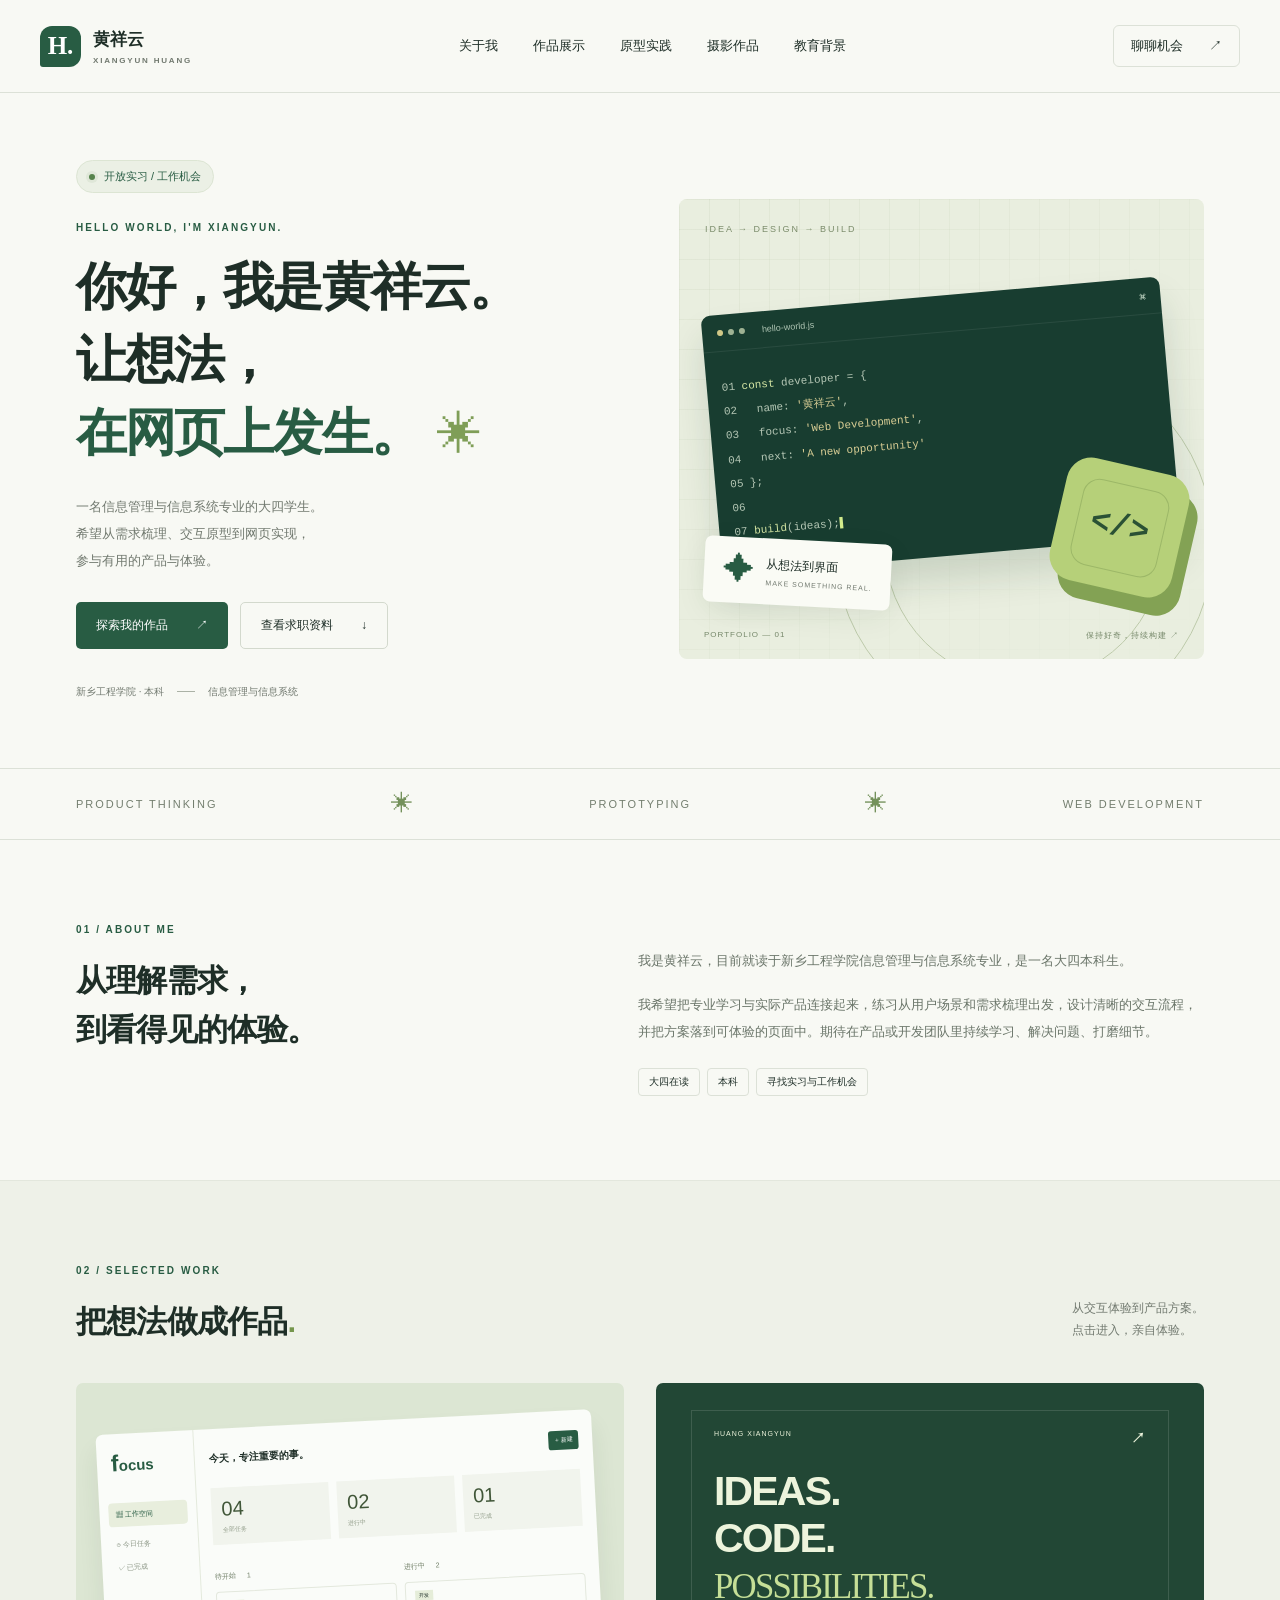
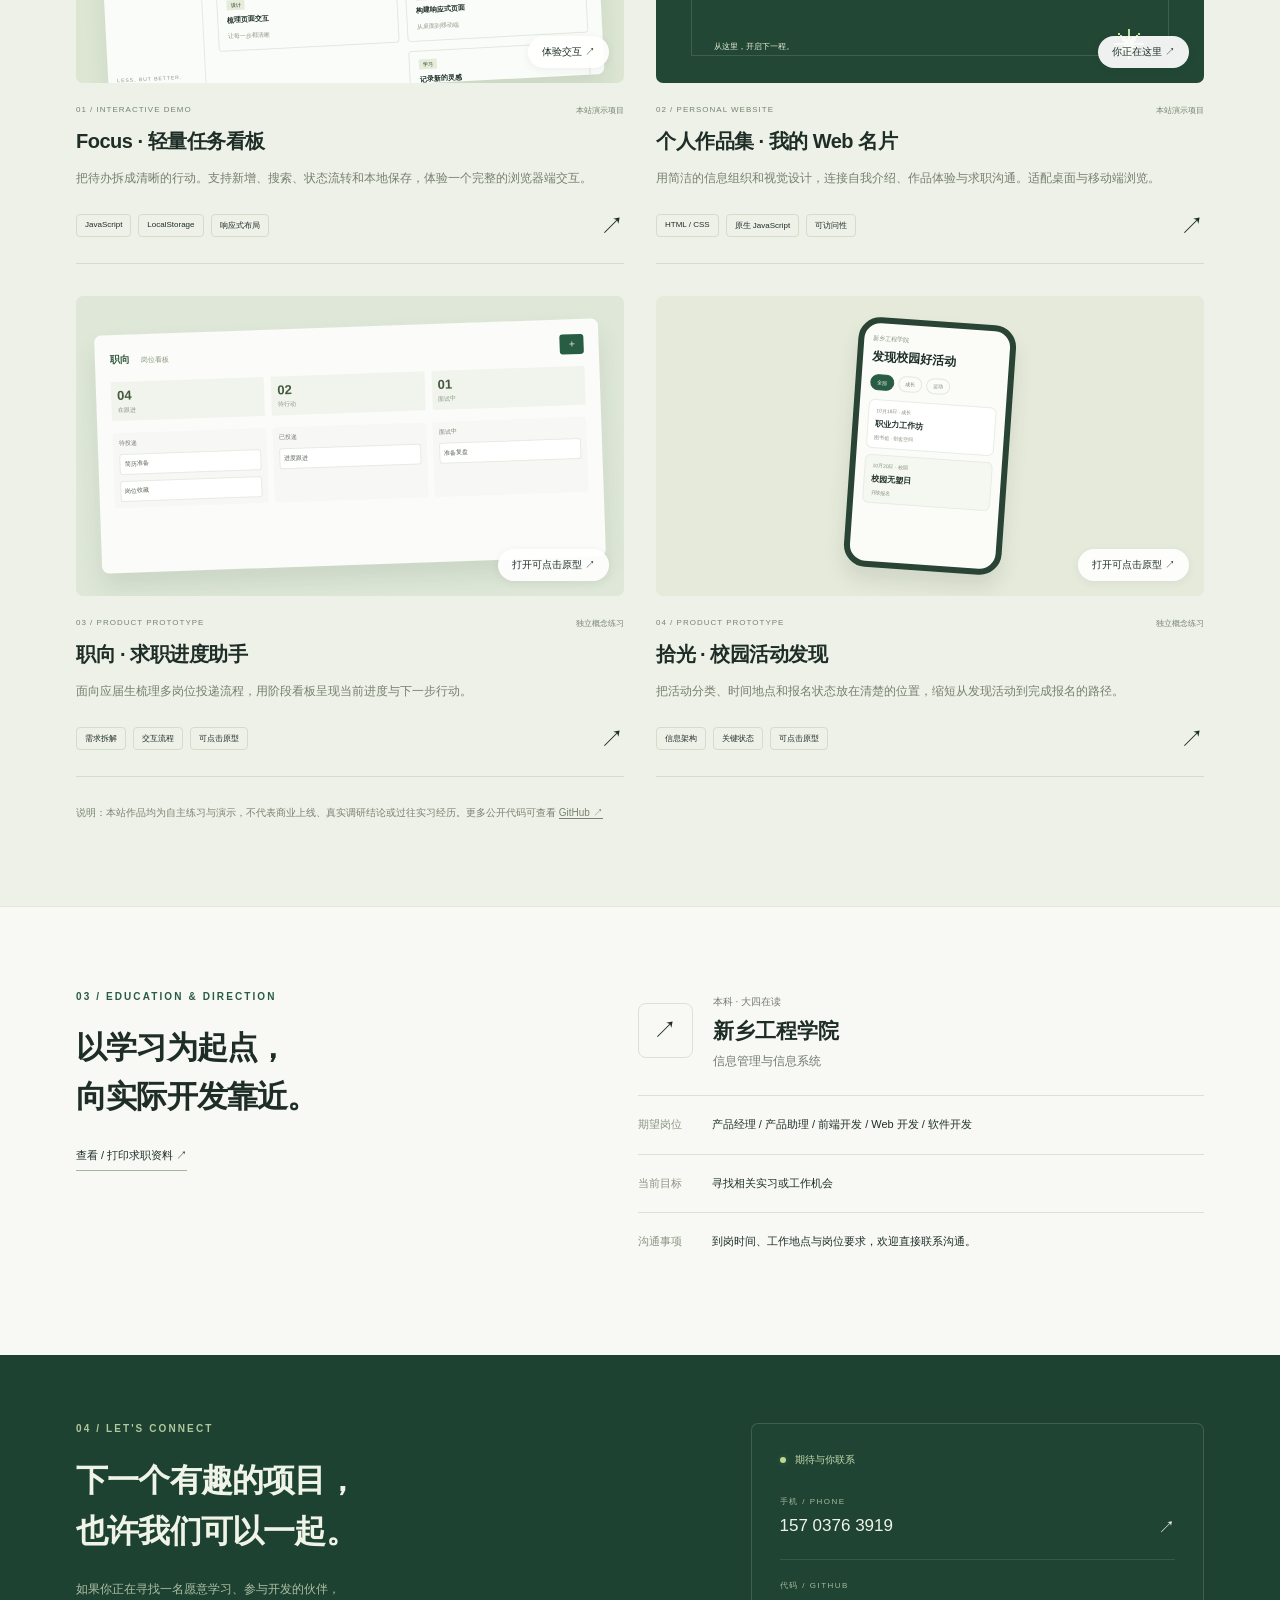
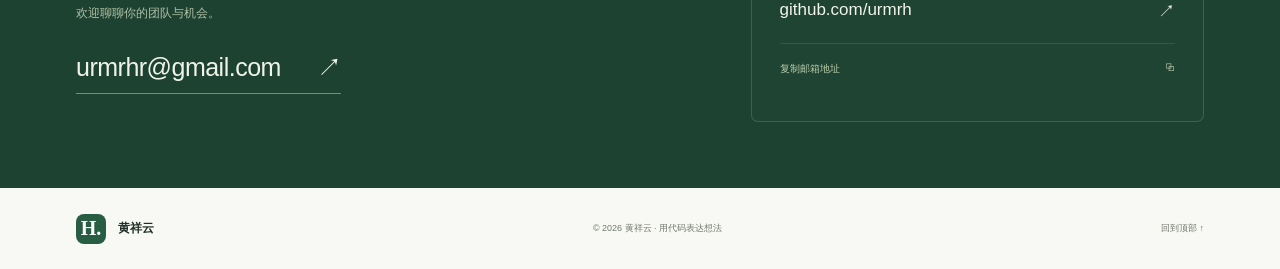
==== commit a69ec4ad: "Keep prototype cards inside the work grid" ====
--- a/index.html
+++ b/index.html
@@ -18,7 +18,7 @@
 <section id="about" class="section wrap about"><div><p class="eyebrow">01 / ABOUT ME</p><h2>从理解需求，<br>到看得见的体验。</h2></div><div class="about-copy"><p>我是黄祥云，目前就读于新乡工程学院信息管理与信息系统专业，是一名大四本科生。</p><p>我希望把专业学习与实际产品连接起来，练习从用户场景和需求梳理出发，设计清晰的交互流程，并把方案落到可体验的页面中。期待在产品或开发团队里持续学习、解决问题、打磨细节。</p><div class="about-tags"><span>大四在读</span><span>本科</span><span>寻找实习与工作机会</span></div></div></section>
 <section class="work-section" id="work"><div class="wrap section"><div class="section-head"><div><p class="eyebrow">02 / SELECTED WORK</p><h2>把想法做成作品<span class="green-dot">.</span></h2></div><p>从交互体验到产品方案。<br>点击进入，亲自体验。</p></div>
 <div class="projects"><article class="project"><a class="project-visual task-visual" href="demo.html" aria-label="体验 Focus 任务看板"><div class="mini-app"><div class="mini-side"><b>f<span>ocus</span></b><span class="mini-active">▦ 工作空间</span><span>◷ 今日任务</span><span>✓ 已完成</span><small>LESS, BUT BETTER.</small></div><div class="mini-content"><div class="mini-head"><b>今天，专注重要的事。</b><span>＋ 新建</span></div><div class="mini-stats"><div><b>04</b>全部任务</div><div><b>02</b>进行中</div><div><b>01</b>已完成</div></div><div class="mini-columns"><div><small>待开始 <i>1</i></small><p><em>设计</em><b>梳理页面交互</b><span>让每一步都清晰</span></p></div><div><small>进行中 <i>2</i></small><p><em>开发</em><b>构建响应式页面</b><span>从桌面到移动端</span></p><p><em>学习</em><b>记录新的灵感</b></p></div></div></div></div><span class="visual-link">体验交互 ↗</span></a><div class="project-meta"><span>01 / INTERACTIVE DEMO</span><span>本站演示项目</span></div><h3>Focus · 轻量任务看板</h3><p>把待办拆成清晰的行动。支持新增、搜索、状态流转和本地保存，体验一个完整的浏览器端交互。</p><div class="project-footer"><div class="tags"><span>JavaScript</span><span>LocalStorage</span><span>响应式布局</span></div><a href="demo.html" aria-label="打开 Focus 任务看板">↗</a></div></article>
-<article class="project"><a class="project-visual portfolio-visual" href="#home" aria-label="返回本作品集首页"><div class="poster"><span>HUANG XIANGYUN <b>↗</b></span><div>IDEAS.<br>CODE.<br><em>POSSIBILITIES.</em></div><footer>从这里，开启下一程。<span>✳</span></footer></div><span class="visual-link">你正在这里 ↗</span></a><div class="project-meta"><span>02 / PERSONAL WEBSITE</span><span>本站演示项目</span></div><h3>个人作品集 · 我的 Web 名片</h3><p>用简洁的信息组织和视觉设计，连接自我介绍、作品体验与求职沟通。适配桌面与移动端浏览。</p><div class="project-footer"><div class="tags"><span>HTML / CSS</span><span>原生 JavaScript</span><span>可访问性</span></div><a href="#home" aria-label="回到作品集顶部">↗</a></div></article></div><article class="project"><a class="project-visual prototype-visual" href="prototype.html#zhi-xiang" aria-label="体验职向求职进度原型"><div class="mini-product-window"><div class="mini-product-head"><b>职向 <span>岗位看板</span></b><i>＋</i></div><div class="mini-product-stats"><span><b>04</b>在跟进</span><span><b>02</b>待行动</span><span><b>01</b>面试中</span></div><div class="mini-product-board"><span>待投递 <i>简历准备</i><i>岗位收藏</i></span><span>已投递 <i>进度跟进</i></span><span>面试中 <i>准备复盘</i></span></div></div><span class="visual-link">打开可点击原型 ↗</span></a><div class="project-meta"><span>03 / PRODUCT PROTOTYPE</span><span>独立概念练习</span></div><h3>职向 · 求职进度助手</h3><p>面向应届生梳理多岗位投递流程，用阶段看板呈现当前进度与下一步行动。</p><div class="project-footer"><div class="tags"><span>需求拆解</span><span>交互流程</span><span>可点击原型</span></div><a href="prototype.html#zhi-xiang" aria-label="打开职向原型">↗</a></div></article>
+<article class="project"><a class="project-visual portfolio-visual" href="#home" aria-label="返回本作品集首页"><div class="poster"><span>HUANG XIANGYUN <b>↗</b></span><div>IDEAS.<br>CODE.<br><em>POSSIBILITIES.</em></div><footer>从这里，开启下一程。<span>✳</span></footer></div><span class="visual-link">你正在这里 ↗</span></a><div class="project-meta"><span>02 / PERSONAL WEBSITE</span><span>本站演示项目</span></div><h3>个人作品集 · 我的 Web 名片</h3><p>用简洁的信息组织和视觉设计，连接自我介绍、作品体验与求职沟通。适配桌面与移动端浏览。</p><div class="project-footer"><div class="tags"><span>HTML / CSS</span><span>原生 JavaScript</span><span>可访问性</span></div><a href="#home" aria-label="回到作品集顶部">↗</a></div></article><article class="project"><a class="project-visual prototype-visual" href="prototype.html#zhi-xiang" aria-label="体验职向求职进度原型"><div class="mini-product-window"><div class="mini-product-head"><b>职向 <span>岗位看板</span></b><i>＋</i></div><div class="mini-product-stats"><span><b>04</b>在跟进</span><span><b>02</b>待行动</span><span><b>01</b>面试中</span></div><div class="mini-product-board"><span>待投递 <i>简历准备</i><i>岗位收藏</i></span><span>已投递 <i>进度跟进</i></span><span>面试中 <i>准备复盘</i></span></div></div><span class="visual-link">打开可点击原型 ↗</span></a><div class="project-meta"><span>03 / PRODUCT PROTOTYPE</span><span>独立概念练习</span></div><h3>职向 · 求职进度助手</h3><p>面向应届生梳理多岗位投递流程，用阶段看板呈现当前进度与下一步行动。</p><div class="project-footer"><div class="tags"><span>需求拆解</span><span>交互流程</span><span>可点击原型</span></div><a href="prototype.html#zhi-xiang" aria-label="打开职向原型">↗</a></div></article>
 <article class="project"><a class="project-visual prototype-visual campus-visual" href="prototype.html#shi-guang" aria-label="体验拾光校园活动原型"><div class="mini-phone"><div class="mini-phone-top">新乡工程学院</div><b>发现校园好活动</b><div class="mini-phone-chip"><span>全部</span><span>成长</span><span>运动</span></div><div class="mini-event"><small>10月18日 · 成长</small><b>职业力工作坊</b><span>图书馆 · 创客空间</span></div><div class="mini-event light"><small>10月20日 · 校园</small><b>校园无塑日</b><span>开放报名</span></div></div><span class="visual-link">打开可点击原型 ↗</span></a><div class="project-meta"><span>04 / PRODUCT PROTOTYPE</span><span>独立概念练习</span></div><h3>拾光 · 校园活动发现</h3><p>把活动分类、时间地点和报名状态放在清楚的位置，缩短从发现活动到完成报名的路径。</p><div class="project-footer"><div class="tags"><span>信息架构</span><span>关键状态</span><span>可点击原型</span></div><a href="prototype.html#shi-guang" aria-label="打开拾光原型">↗</a></div></article></div><p class="work-note">说明：本站作品均为自主练习与演示，不代表商业上线、真实调研结论或过往实习经历。更多公开代码可查看 <a href="https://github.com/urmrh" target="_blank" rel="noopener">GitHub ↗</a></p></div></section>
 <section class="section wrap education" id="education"><div><p class="eyebrow">03 / EDUCATION & DIRECTION</p><h2>以学习为起点，<br>向实际开发靠近。</h2><a class="text-link" href="resume.html" target="_blank" rel="noopener">查看 / 打印求职资料 ↗</a></div><div class="education-details"><div class="school"><span class="school-icon">↗</span><div><span class="sub-label">本科 · 大四在读</span><h3>新乡工程学院</h3><p>信息管理与信息系统</p></div></div><div class="direction"><span>期望岗位</span><p>产品经理 / 产品助理 / 前端开发 / Web 开发 / 软件开发</p></div><div class="direction"><span>当前目标</span><p>寻找相关实习或工作机会</p></div><div class="direction"><span>沟通事项</span><p>到岗时间、工作地点与岗位要求，欢迎直接联系沟通。</p></div></div></section>
 <section class="contact-section" id="contact"><div class="wrap contact"><div><p class="eyebrow">04 / LET'S CONNECT</p><h2>下一个有趣的项目，<br>也许我们可以一起。</h2><p>如果你正在寻找一名愿意学习、参与开发的伙伴，<br>欢迎聊聊你的团队与机会。</p><a class="contact-mail" href="mailto:urmrhr@gmail.com">urmrhr@gmail.com <span>↗</span></a></div><div class="contact-card"><span class="availability"><span></span> 期待与你联系</span><a href="tel:15703763919"><small>手机 / PHONE</small><strong>157 0376 3919 <span>↗</span></strong></a><a href="https://github.com/urmrh" target="_blank" rel="noopener"><small>代码 / GITHUB</small><strong>github.com/urmrh <span>↗</span></strong></a><button id="copy-email" type="button">复制邮箱地址 <span>⧉</span></button><span id="copy-status" role="status" aria-live="polite"></span></div></div></section>
--- a/styles.css
+++ b/styles.css
@@ -7,3 +7,6 @@
 .hero-copy,.hero-art,.project,.about-copy,.education-details,.contact>div{min-width:0}@media(max-width:360px){.actions{gap:8px}.button{padding:12px 14px;gap:12px}.hero h1{font-size:36px}.contact-mail{font-size:20px}.contact-card{padding:20px}.contact-card strong{font-size:15px}.mini-side{width:65px}.mini-content{padding:15px 8px}.mini-stats{gap:4px}.mini-stats div{padding:6px}.mini-head{font-size:7px}.poster>div{font-size:29px}}
 
 @media(max-width:640px){.hero h1{font-size:clamp(30px,9vw,40px)}}
+
+/* Product prototype portfolio cards */
+.prototype-visual{background:#dfe8d8;display:flex;align-items:center;justify-content:center;padding:25px 22px}.mini-product-window{width:100%;height:238px;background:#fbfcf9;border-radius:7px;box-shadow:0 14px 25px #203c291c;padding:15px;transform:rotate(-2deg);transition:transform .3s;overflow:hidden}.project-visual:hover .mini-product-window{transform:rotate(0) translateY(-4px)}.mini-product-head{display:flex;justify-content:space-between;align-items:center;font-size:10px;color:#335a3e}.mini-product-head b span{font-size:7px;font-weight:400;color:#87947f;margin-left:8px}.mini-product-head i{font-style:normal;color:#fff;background:#285c43;border-radius:3px;padding:3px 7px}.mini-product-stats{display:flex;gap:7px;margin:12px 0}.mini-product-stats span{flex:1;background:#f1f4ed;padding:6px;font-size:6px;color:#8a9583}.mini-product-stats b{display:block;font-size:13px;color:#435a3f;margin-bottom:3px;font-weight:550}.mini-product-board{display:grid;grid-template-columns:repeat(3,1fr);gap:6px}.mini-product-board>span{font-size:6px;color:#73806c;background:#f7f8f5;padding:6px;border-radius:3px}.mini-product-board i{display:block;font-style:normal;margin-top:6px;background:#fff;border:1px solid #e7ebe2;padding:5px 4px;color:#56634f;border-radius:3px;white-space:nowrap}.campus-visual{background:#e6eadb}.mini-phone{height:250px;width:158px;border:6px solid #294334;border-radius:22px;background:#fbfcf8;padding:11px 9px;box-shadow:0 13px 20px #203c291c;transform:rotate(4deg);transition:transform .3s}.project-visual:hover .mini-phone{transform:rotate(0) translateY(-4px)}.mini-phone-top{font-size:6px;color:#88937f}.mini-phone>b{display:block;font-size:12px;margin-top:5px}.mini-phone-chip{display:flex;gap:4px;margin:9px 0}.mini-phone-chip span{font-size:5px;border:1px solid #e2e8dc;border-radius:10px;padding:4px 6px;color:#75826e}.mini-phone-chip span:first-child{background:#285c43;color:#fff;border-color:#285c43}.mini-event{background:#fff;border:1px solid #e8ece5;border-radius:6px;padding:7px;margin-bottom:6px}.mini-event small,.mini-event span{display:block;font-size:5px;color:#87917f}.mini-event b{display:block;font-size:8px;margin:5px 0}.mini-event.light{background:#f5f7f1}
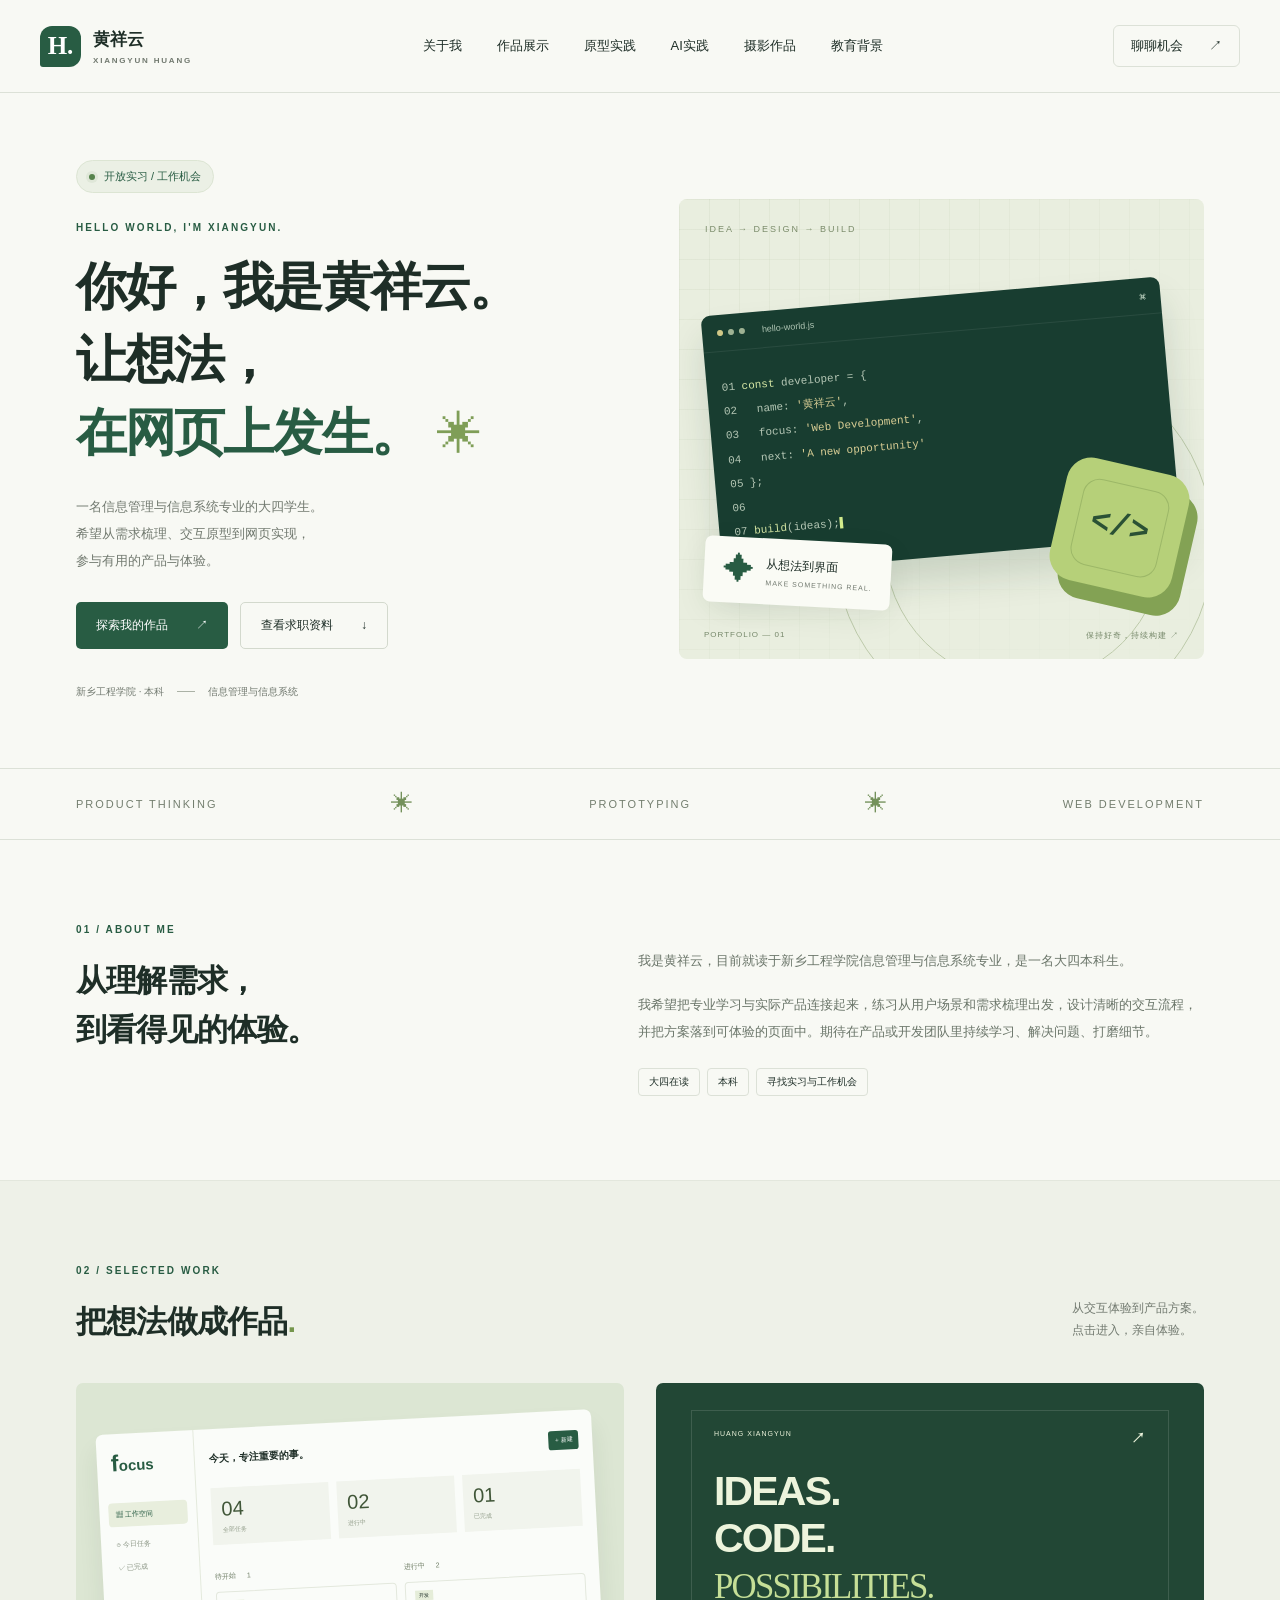
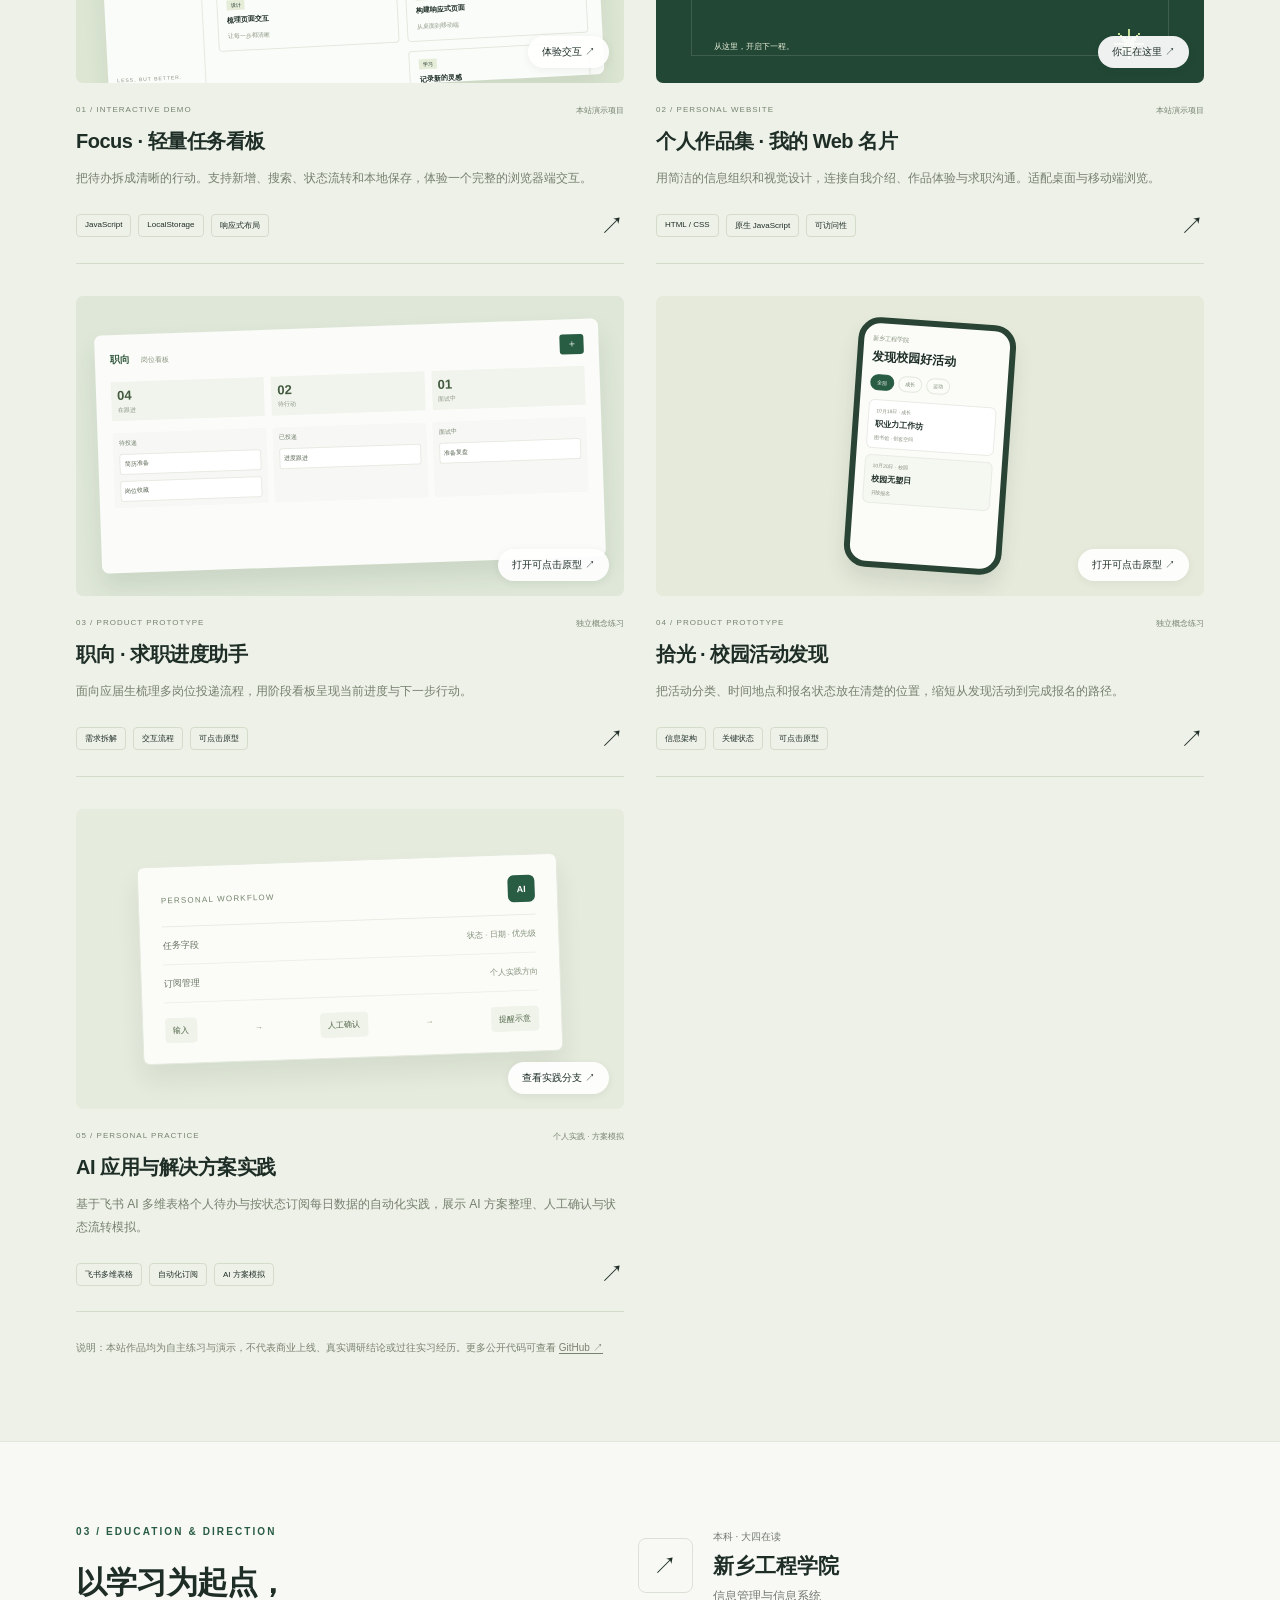
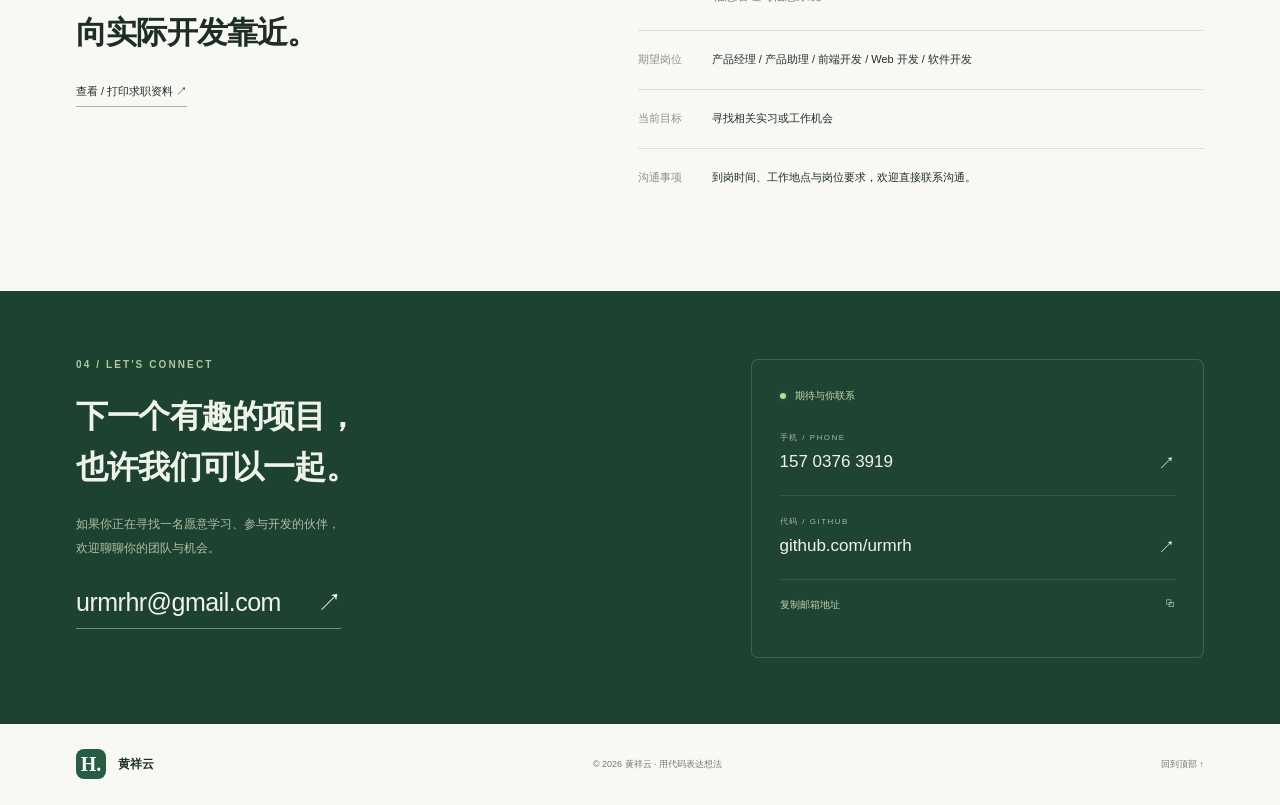
==== commit 8e9543ae: "Add personal AI workflow practice case" ====
--- a/index.html
+++ b/index.html
@@ -2,13 +2,13 @@
 <html lang="zh-CN">
 <head>
   <meta charset="utf-8"><meta name="viewport" content="width=device-width,initial-scale=1">
-  <meta name="description" content="黄祥云，新乡工程学院信息管理与信息系统专业大四本科生，关注产品设计、交互原型与 Web 开发实践。">
+  <meta name="description" content="黄祥云，新乡工程学院信息管理与信息系统专业大四本科生，关注产品设计、交互原型、AI 应用与工作流实践。">
   <meta name="theme-color" content="#153f32"><title>黄祥云 · 个人作品集</title>
   <link rel="icon" href="icon.svg" type="image/svg+xml"><link rel="stylesheet" href="styles.css">
 </head>
 <body>
 <a class="skip" href="#main">跳转到主要内容</a>
-<header class="header"><a class="brand" href="#home" aria-label="黄祥云 首页"><span class="brand-icon">H.</span><span>黄祥云<span class="brand-en">XIANGYUN HUANG</span></span></a><nav aria-label="主导航"><a href="#about">关于我</a><a href="#work">作品展示</a><a href="prototype.html">原型实践</a><a href="photo/">摄影作品</a><a href="#education">教育背景</a></nav><a class="nav-contact" href="#contact">聊聊机会 <span>↗</span></a></header>
+<header class="header"><a class="brand" href="#home" aria-label="黄祥云 首页"><span class="brand-icon">H.</span><span>黄祥云<span class="brand-en">XIANGYUN HUANG</span></span></a><nav aria-label="主导航"><a href="#about">关于我</a><a href="#work">作品展示</a><a href="prototype.html">原型实践</a><a href="ai-practice.html">AI实践</a><a href="photo/">摄影作品</a><a href="#education">教育背景</a></nav><a class="nav-contact" href="#contact">聊聊机会 <span>↗</span></a></header>
 <main id="main">
 <section class="hero wrap" id="home">
 <div class="hero-copy"><div class="availability"><span></span> 开放实习 / 工作机会</div><p class="eyebrow">HELLO WORLD, I'M XIANGYUN.</p><h1>你好，我是黄祥云。<br>让想法，<br><em>在网页上发生。</em><span class="title-dot">✳</span></h1><p class="hero-description">一名信息管理与信息系统专业的大四学生。<br>希望从需求梳理、交互原型到网页实现，<br class="desktop-break">参与有用的产品与体验。</p><div class="actions"><a class="button primary" href="#work">探索我的作品 <span>↗</span></a><a class="button secondary" href="resume.html" target="_blank" rel="noopener">查看求职资料 <span>↓</span></a></div><div class="hero-foot"><span>新乡工程学院 · 本科</span><span class="small-rule"></span><span>信息管理与信息系统</span></div></div>
@@ -19,7 +19,8 @@
 <section class="work-section" id="work"><div class="wrap section"><div class="section-head"><div><p class="eyebrow">02 / SELECTED WORK</p><h2>把想法做成作品<span class="green-dot">.</span></h2></div><p>从交互体验到产品方案。<br>点击进入，亲自体验。</p></div>
 <div class="projects"><article class="project"><a class="project-visual task-visual" href="demo.html" aria-label="体验 Focus 任务看板"><div class="mini-app"><div class="mini-side"><b>f<span>ocus</span></b><span class="mini-active">▦ 工作空间</span><span>◷ 今日任务</span><span>✓ 已完成</span><small>LESS, BUT BETTER.</small></div><div class="mini-content"><div class="mini-head"><b>今天，专注重要的事。</b><span>＋ 新建</span></div><div class="mini-stats"><div><b>04</b>全部任务</div><div><b>02</b>进行中</div><div><b>01</b>已完成</div></div><div class="mini-columns"><div><small>待开始 <i>1</i></small><p><em>设计</em><b>梳理页面交互</b><span>让每一步都清晰</span></p></div><div><small>进行中 <i>2</i></small><p><em>开发</em><b>构建响应式页面</b><span>从桌面到移动端</span></p><p><em>学习</em><b>记录新的灵感</b></p></div></div></div></div><span class="visual-link">体验交互 ↗</span></a><div class="project-meta"><span>01 / INTERACTIVE DEMO</span><span>本站演示项目</span></div><h3>Focus · 轻量任务看板</h3><p>把待办拆成清晰的行动。支持新增、搜索、状态流转和本地保存，体验一个完整的浏览器端交互。</p><div class="project-footer"><div class="tags"><span>JavaScript</span><span>LocalStorage</span><span>响应式布局</span></div><a href="demo.html" aria-label="打开 Focus 任务看板">↗</a></div></article>
 <article class="project"><a class="project-visual portfolio-visual" href="#home" aria-label="返回本作品集首页"><div class="poster"><span>HUANG XIANGYUN <b>↗</b></span><div>IDEAS.<br>CODE.<br><em>POSSIBILITIES.</em></div><footer>从这里，开启下一程。<span>✳</span></footer></div><span class="visual-link">你正在这里 ↗</span></a><div class="project-meta"><span>02 / PERSONAL WEBSITE</span><span>本站演示项目</span></div><h3>个人作品集 · 我的 Web 名片</h3><p>用简洁的信息组织和视觉设计，连接自我介绍、作品体验与求职沟通。适配桌面与移动端浏览。</p><div class="project-footer"><div class="tags"><span>HTML / CSS</span><span>原生 JavaScript</span><span>可访问性</span></div><a href="#home" aria-label="回到作品集顶部">↗</a></div></article><article class="project"><a class="project-visual prototype-visual" href="prototype.html#zhi-xiang" aria-label="体验职向求职进度原型"><div class="mini-product-window"><div class="mini-product-head"><b>职向 <span>岗位看板</span></b><i>＋</i></div><div class="mini-product-stats"><span><b>04</b>在跟进</span><span><b>02</b>待行动</span><span><b>01</b>面试中</span></div><div class="mini-product-board"><span>待投递 <i>简历准备</i><i>岗位收藏</i></span><span>已投递 <i>进度跟进</i></span><span>面试中 <i>准备复盘</i></span></div></div><span class="visual-link">打开可点击原型 ↗</span></a><div class="project-meta"><span>03 / PRODUCT PROTOTYPE</span><span>独立概念练习</span></div><h3>职向 · 求职进度助手</h3><p>面向应届生梳理多岗位投递流程，用阶段看板呈现当前进度与下一步行动。</p><div class="project-footer"><div class="tags"><span>需求拆解</span><span>交互流程</span><span>可点击原型</span></div><a href="prototype.html#zhi-xiang" aria-label="打开职向原型">↗</a></div></article>
-<article class="project"><a class="project-visual prototype-visual campus-visual" href="prototype.html#shi-guang" aria-label="体验拾光校园活动原型"><div class="mini-phone"><div class="mini-phone-top">新乡工程学院</div><b>发现校园好活动</b><div class="mini-phone-chip"><span>全部</span><span>成长</span><span>运动</span></div><div class="mini-event"><small>10月18日 · 成长</small><b>职业力工作坊</b><span>图书馆 · 创客空间</span></div><div class="mini-event light"><small>10月20日 · 校园</small><b>校园无塑日</b><span>开放报名</span></div></div><span class="visual-link">打开可点击原型 ↗</span></a><div class="project-meta"><span>04 / PRODUCT PROTOTYPE</span><span>独立概念练习</span></div><h3>拾光 · 校园活动发现</h3><p>把活动分类、时间地点和报名状态放在清楚的位置，缩短从发现活动到完成报名的路径。</p><div class="project-footer"><div class="tags"><span>信息架构</span><span>关键状态</span><span>可点击原型</span></div><a href="prototype.html#shi-guang" aria-label="打开拾光原型">↗</a></div></article></div><p class="work-note">说明：本站作品均为自主练习与演示，不代表商业上线、真实调研结论或过往实习经历。更多公开代码可查看 <a href="https://github.com/urmrh" target="_blank" rel="noopener">GitHub ↗</a></p></div></section>
+<article class="project"><a class="project-visual prototype-visual campus-visual" href="prototype.html#shi-guang" aria-label="体验拾光校园活动原型"><div class="mini-phone"><div class="mini-phone-top">新乡工程学院</div><b>发现校园好活动</b><div class="mini-phone-chip"><span>全部</span><span>成长</span><span>运动</span></div><div class="mini-event"><small>10月18日 · 成长</small><b>职业力工作坊</b><span>图书馆 · 创客空间</span></div><div class="mini-event light"><small>10月20日 · 校园</small><b>校园无塑日</b><span>开放报名</span></div></div><span class="visual-link">打开可点击原型 ↗</span></a><div class="project-meta"><span>04 / PRODUCT PROTOTYPE</span><span>独立概念练习</span></div><h3>拾光 · 校园活动发现</h3><p>把活动分类、时间地点和报名状态放在清楚的位置，缩短从发现活动到完成报名的路径。</p><div class="project-footer"><div class="tags"><span>信息架构</span><span>关键状态</span><span>可点击原型</span></div><a href="prototype.html#shi-guang" aria-label="打开拾光原型">↗</a></div></article>
+<article class="project"><a class="project-visual ai-visual" href="ai-practice.html" aria-label="查看 AI 应用与解决方案个人实践"><div class="ai-preview"><div class="ai-preview-head"><span>PERSONAL WORKFLOW</span><b>AI</b></div><div class="ai-preview-row"><span>任务字段</span><i>状态 · 日期 · 优先级</i></div><div class="ai-preview-row"><span>订阅管理</span><i>个人实践方向</i></div><div class="ai-preview-flow"><span>输入</span><b>→</b><span>人工确认</span><b>→</b><span>提醒示意</span></div></div><span class="visual-link">查看实践分支 ↗</span></a><div class="project-meta"><span>05 / PERSONAL PRACTICE</span><span>个人实践 · 方案模拟</span></div><h3>AI 应用与解决方案实践</h3><p>基于飞书 AI 多维表格个人待办与按状态订阅每日数据的自动化实践，展示 AI 方案整理、人工确认与状态流转模拟。</p><div class="project-footer"><div class="tags"><span>飞书多维表格</span><span>自动化订阅</span><span>AI 方案模拟</span></div><a href="ai-practice.html" aria-label="打开 AI 应用与解决方案实践">↗</a></div></article></div><p class="work-note">说明：本站作品均为自主练习与演示，不代表商业上线、真实调研结论或过往实习经历。更多公开代码可查看 <a href="https://github.com/urmrh" target="_blank" rel="noopener">GitHub ↗</a></p></div></section>
 <section class="section wrap education" id="education"><div><p class="eyebrow">03 / EDUCATION & DIRECTION</p><h2>以学习为起点，<br>向实际开发靠近。</h2><a class="text-link" href="resume.html" target="_blank" rel="noopener">查看 / 打印求职资料 ↗</a></div><div class="education-details"><div class="school"><span class="school-icon">↗</span><div><span class="sub-label">本科 · 大四在读</span><h3>新乡工程学院</h3><p>信息管理与信息系统</p></div></div><div class="direction"><span>期望岗位</span><p>产品经理 / 产品助理 / 前端开发 / Web 开发 / 软件开发</p></div><div class="direction"><span>当前目标</span><p>寻找相关实习或工作机会</p></div><div class="direction"><span>沟通事项</span><p>到岗时间、工作地点与岗位要求，欢迎直接联系沟通。</p></div></div></section>
 <section class="contact-section" id="contact"><div class="wrap contact"><div><p class="eyebrow">04 / LET'S CONNECT</p><h2>下一个有趣的项目，<br>也许我们可以一起。</h2><p>如果你正在寻找一名愿意学习、参与开发的伙伴，<br>欢迎聊聊你的团队与机会。</p><a class="contact-mail" href="mailto:urmrhr@gmail.com">urmrhr@gmail.com <span>↗</span></a></div><div class="contact-card"><span class="availability"><span></span> 期待与你联系</span><a href="tel:15703763919"><small>手机 / PHONE</small><strong>157 0376 3919 <span>↗</span></strong></a><a href="https://github.com/urmrh" target="_blank" rel="noopener"><small>代码 / GITHUB</small><strong>github.com/urmrh <span>↗</span></strong></a><button id="copy-email" type="button">复制邮箱地址 <span>⧉</span></button><span id="copy-status" role="status" aria-live="polite"></span></div></div></section>
 </main><footer class="footer wrap"><a class="brand" href="#home"><span class="brand-icon">H.</span><span>黄祥云</span></a><p>© <span id="year">2026</span> 黄祥云 · 用代码表达想法</p><a href="#home">回到顶部 ↑</a></footer><script src="script.js" defer></script>
--- a/styles.css
+++ b/styles.css
@@ -10,3 +10,17 @@
 
 /* Product prototype portfolio cards */
 .prototype-visual{background:#dfe8d8;display:flex;align-items:center;justify-content:center;padding:25px 22px}.mini-product-window{width:100%;height:238px;background:#fbfcf9;border-radius:7px;box-shadow:0 14px 25px #203c291c;padding:15px;transform:rotate(-2deg);transition:transform .3s;overflow:hidden}.project-visual:hover .mini-product-window{transform:rotate(0) translateY(-4px)}.mini-product-head{display:flex;justify-content:space-between;align-items:center;font-size:10px;color:#335a3e}.mini-product-head b span{font-size:7px;font-weight:400;color:#87947f;margin-left:8px}.mini-product-head i{font-style:normal;color:#fff;background:#285c43;border-radius:3px;padding:3px 7px}.mini-product-stats{display:flex;gap:7px;margin:12px 0}.mini-product-stats span{flex:1;background:#f1f4ed;padding:6px;font-size:6px;color:#8a9583}.mini-product-stats b{display:block;font-size:13px;color:#435a3f;margin-bottom:3px;font-weight:550}.mini-product-board{display:grid;grid-template-columns:repeat(3,1fr);gap:6px}.mini-product-board>span{font-size:6px;color:#73806c;background:#f7f8f5;padding:6px;border-radius:3px}.mini-product-board i{display:block;font-style:normal;margin-top:6px;background:#fff;border:1px solid #e7ebe2;padding:5px 4px;color:#56634f;border-radius:3px;white-space:nowrap}.campus-visual{background:#e6eadb}.mini-phone{height:250px;width:158px;border:6px solid #294334;border-radius:22px;background:#fbfcf8;padding:11px 9px;box-shadow:0 13px 20px #203c291c;transform:rotate(4deg);transition:transform .3s}.project-visual:hover .mini-phone{transform:rotate(0) translateY(-4px)}.mini-phone-top{font-size:6px;color:#88937f}.mini-phone>b{display:block;font-size:12px;margin-top:5px}.mini-phone-chip{display:flex;gap:4px;margin:9px 0}.mini-phone-chip span{font-size:5px;border:1px solid #e2e8dc;border-radius:10px;padding:4px 6px;color:#75826e}.mini-phone-chip span:first-child{background:#285c43;color:#fff;border-color:#285c43}.mini-event{background:#fff;border:1px solid #e8ece5;border-radius:6px;padding:7px;margin-bottom:6px}.mini-event small,.mini-event span{display:block;font-size:5px;color:#87917f}.mini-event b{display:block;font-size:8px;margin:5px 0}.mini-event.light{background:#f5f7f1}
+
+/* Personal AI and workflow practice card */
+.ai-visual{display:grid;place-items:center;padding:34px;background:#e5ebdd}
+.ai-preview{width:min(100%,420px);padding:20px 22px;background:#fbfcf8;border:1px solid #e5eadf;border-radius:7px;box-shadow:0 15px 25px #203c2915;transform:rotate(-2deg);transition:transform .3s}
+.project-visual:hover .ai-preview{transform:rotate(0) translateY(-4px)}
+.ai-preview-head{display:flex;justify-content:space-between;align-items:center;color:#74836b;font-size:8px;letter-spacing:1.2px;padding-bottom:12px;border-bottom:1px solid #e8ece3}
+.ai-preview-head b{display:grid;place-items:center;width:27px;height:27px;border-radius:6px;background:#285c43;color:#fff;font-size:9px;letter-spacing:0}
+.ai-preview-row{display:flex;justify-content:space-between;gap:10px;align-items:center;padding:12px 0;border-bottom:1px solid #edf0e9;font-size:9px;color:#65705f}
+.ai-preview-row i{font-style:normal;color:#84917a;font-size:8px;text-align:right}
+.ai-preview-flow{display:flex;align-items:center;justify-content:space-between;gap:7px;padding-top:15px;color:#52674a;font-size:8px}
+.ai-preview-flow span{padding:7px 8px;background:#eff3e9;border-radius:4px;white-space:nowrap}
+.ai-preview-flow b{font-weight:400;color:#8b9b7c}
+@media(max-width:900px){.ai-visual{padding:25px 18px}.ai-preview{padding:17px 16px}.ai-preview-flow{gap:4px}.ai-preview-flow span{padding:7px 6px;font-size:7px}}
+@media(max-width:640px){.ai-visual{padding:31px 28px}.ai-preview{padding:19px 20px}.ai-preview-flow{gap:7px}.ai-preview-flow span{padding:7px 8px;font-size:8px}}
